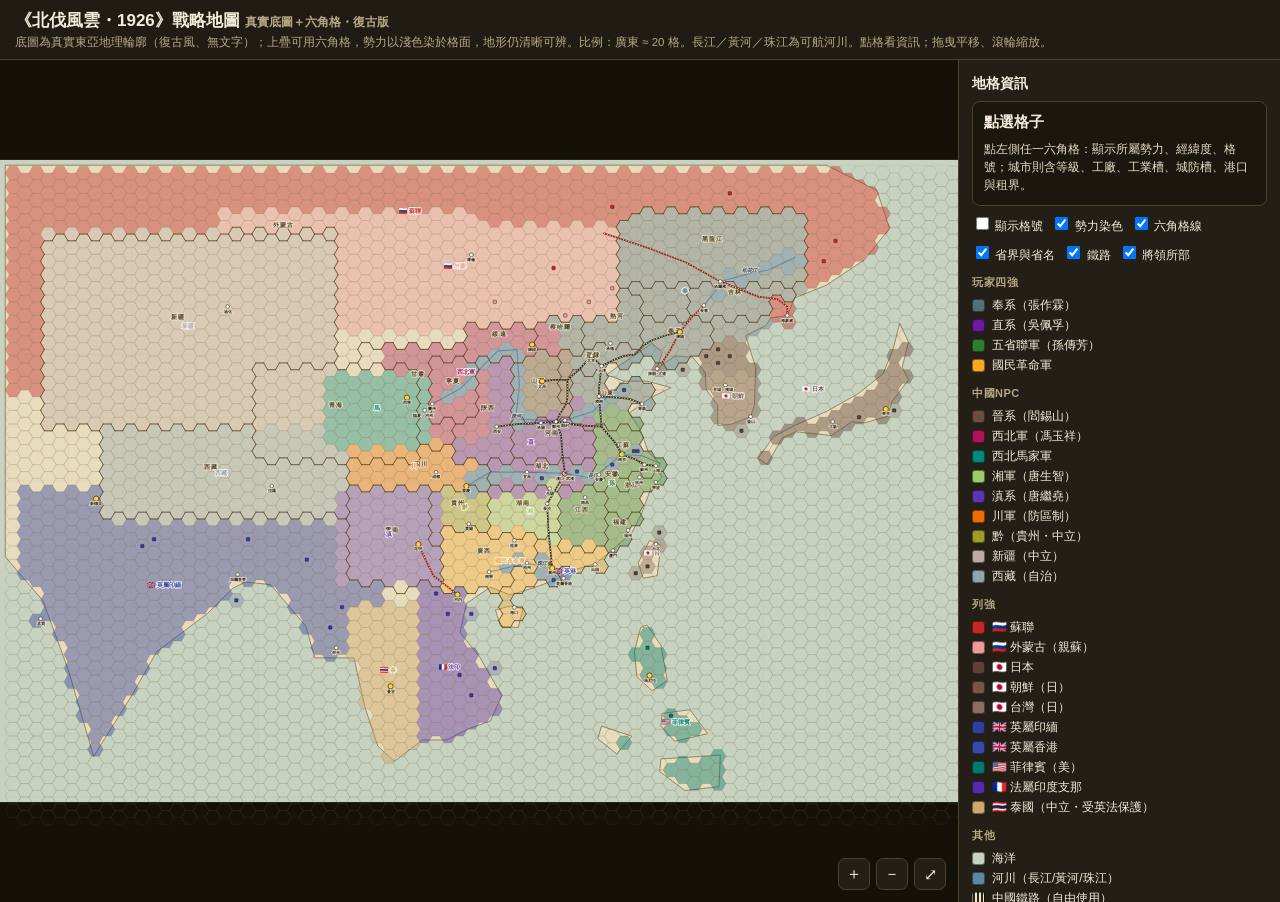
==== frontend/map_data.html @ e01bc451 "Expand playtest systems and map UI" ====
<!DOCTYPE html>
<html lang="zh-Hant">
<head>
<meta charset="UTF-8">
<meta name="viewport" content="width=device-width, initial-scale=1.0">
<title>《北伐風雲・1926》戰略地圖（真實底圖＋六角格）</title>
<style>
  :root{--bg:#1c1a12;--panel:#241f16;--ink:#f3ecdb;--muted:#b6a887;--line:#3a3320;}
  *{box-sizing:border-box;}
  body{margin:0;font-family:"Noto Sans TC","PingFang TC","Microsoft JhengHei",sans-serif;background:var(--bg);color:var(--ink);}
  header{padding:9px 15px;border-bottom:1px solid #4a4128;background:#211c13;}
  header h1{margin:0;font-size:17px;}
  header p{margin:3px 0 0;font-size:11.5px;color:var(--muted);}
  #wrap{display:flex;height:calc(100vh - 58px);}
  #mapzone{flex:1;position:relative;overflow:hidden;background:#141109;cursor:grab;}
  #mapzone.grabbing{cursor:grabbing;}
  svg{width:100%;height:100%;display:block;}
  .sea{fill:#c7d2c0;}
  .land{fill:#e7dcbe;stroke:#7c6a44;stroke-width:1.4;stroke-linejoin:round;}
  .grat{stroke:#9a875c;stroke-width:.4;opacity:.35;fill:none;}
  .river{fill:none;stroke:#5b86a6;stroke-width:2.1;stroke-linecap:round;opacity:.85;}
  .railbase{fill:none;stroke:#2b2113;stroke-width:3.2;stroke-linecap:round;opacity:.9;}
  .railtie{fill:none;stroke:#f0e6ce;stroke-width:1.9;stroke-dasharray:2 3.4;stroke-linecap:butt;opacity:.95;}
  .railname{font-size:9.5px;font-weight:700;fill:#2b2113;paint-order:stroke;stroke:#f0e6ce;stroke-width:2.6px;
            pointer-events:none;text-anchor:middle;letter-spacing:1px;}
  .railbase.fo{stroke:#8c1c13;}
  .railtie.foT{stroke:#ffd9d2;}
  .railname.foN{fill:#8c1c13;}
  .hex{stroke:#6b5c38;stroke-width:.5;stroke-opacity:.5;}
  .hex:hover{stroke:#000;stroke-width:1.8;stroke-opacity:1;}
  .rlabel{font-size:12px;font-weight:800;paint-order:stroke;stroke:#fff;stroke-width:3px;pointer-events:none;text-anchor:middle;opacity:.9;}
  .rivname{font-size:10px;font-weight:700;fill:#2b4a63;paint-order:stroke;stroke:#e7dcbe;stroke-width:2.5px;pointer-events:none;text-anchor:middle;font-style:italic;}
  .hnum{font-size:3px;fill:#00000055;pointer-events:none;text-anchor:middle;}
  .pbord{stroke:#4a2f10;stroke-width:1.5;opacity:.8;stroke-linecap:round;pointer-events:none;}
  .pname{font-size:11px;font-weight:800;fill:#3a2a10;paint-order:stroke;stroke:#f0e6ce;stroke-width:3px;
         pointer-events:none;text-anchor:middle;letter-spacing:2px;opacity:.85;}
  .city{fill:#fff;stroke:#3a2c12;stroke-width:1.1;}
  .capital{fill:#ffd23e;stroke:#3a2c12;stroke-width:1.4;}
  .cityname{font-size:8.5px;fill:#241a08;paint-order:stroke;stroke:#f3ecdb;stroke-width:2.2px;pointer-events:none;text-anchor:middle;font-weight:700;}
  #side{width:322px;background:var(--panel);border-left:1px solid #4a4128;overflow-y:auto;padding:13px;}
  #side h2{font-size:14px;margin:2px 0 8px;}
  #info{background:#1b160e;border:1px solid #4a4128;border-radius:8px;padding:11px;min-height:88px;font-size:13px;}
  #info .big{font-size:15px;font-weight:800;}
  #info .tag{display:inline-block;padding:1px 8px;border-radius:10px;font-size:11px;margin:5px 5px 0 0;color:#111;font-weight:700;}
  #info table{width:100%;border-collapse:collapse;margin-top:8px;font-size:12px;}
  #info td{padding:2px 4px;border-bottom:1px solid #342c18;}
  #info td.k{color:#b6a887;width:40%;}
  #info .gar{margin-top:8px;font-size:12px;color:#e7dcc4;line-height:1.5;white-space:pre-line;}
  .row{display:flex;align-items:center;gap:8px;margin:8px 0;font-size:12px;flex-wrap:wrap;}
  .legend h3{font-size:11px;color:var(--muted);margin:11px 0 5px;text-transform:uppercase;letter-spacing:.5px;}
  .lg{display:flex;align-items:center;gap:7px;font-size:12px;padding:1.5px 0;}
  .sw{width:13px;height:13px;border-radius:3px;border:1px solid #0007;flex:none;}
  .hint{font-size:11px;color:var(--muted);margin-top:10px;line-height:1.5;}
  .controls{position:absolute;right:12px;bottom:12px;display:flex;gap:6px;}
  .controls button{width:32px;height:32px;border-radius:7px;border:1px solid #4a4128;background:#241f16;color:#f3ecdb;font-size:16px;cursor:pointer;}
  .controls button:hover{background:#3a3320;}
  label.ck{font-size:12px;color:var(--ink);cursor:pointer;}
</style>
</head>
<body>
<header>
  <h1>《北伐風雲・1926》戰略地圖 <span style="font-size:12px;color:#b6a887">真實底圖＋六角格・復古版</span></h1>
  <p>底圖為真實東亞地理輪廓（復古風、無文字）；上疊可用六角格，勢力以淺色染於格面，地形仍清晰可辨。比例：廣東 ≈ 20 格。長江／黃河／珠江為可航河川。點格看資訊；拖曳平移、滾輪縮放。</p>
</header>
<div id="wrap">
  <div id="mapzone">
    <svg id="map"><g id="vp"></g></svg>
    <div class="controls"><button id="zin">＋</button><button id="zout">－</button><button id="zreset">⤢</button></div>
  </div>
  <div id="side">
    <h2>地格資訊</h2>
    <div id="info"><span class="big">點選格子</span><div class="gar">點左側任一六角格：顯示所屬勢力、經緯度、格號；城市則含等級、工廠、工業槽、城防槽、港口與租界。</div></div>
    <div class="row">
      <label class="ck"><input type="checkbox" id="tgnum"> 顯示格號</label>
      <label class="ck"><input type="checkbox" id="tgtint" checked> 勢力染色</label>
      <label class="ck"><input type="checkbox" id="tghex" checked> 六角格線</label>
      <label class="ck"><input type="checkbox" id="tgprov" checked> 省界與省名</label>
      <label class="ck"><input type="checkbox" id="tgrail" checked> 鐵路</label>
      <label class="ck"><input type="checkbox" id="tggen" checked> 將領所部</label>
    </div>
    <div class="legend" id="legend"></div>
    <div class="hint">城市資訊：等級(Lv1-5)、工廠數與各廠等級(Lv1-3)、剩餘工業槽、城防槽(港口可建砲台)、港口(海港可建海軍／河港只可建砲艇)、租界。取消勢力染色即見純復古底圖。</div>
  </div>
</div>
<script>
// ===== 投影（等距圓柱）=====
const LON0=70,LAT0=55,K=24;
function px(lon,lat){return [(lon-LON0)*K,(LAT0-lat)*K];}
function unpx(x,y){return [LON0+x/K, LAT0-y/K];}
const MAPW=(145-LON0)*K, MAPH=(LAT0-5)*K;
// ===== 勢力 =====
const R={
 F:{n:'奉系（張作霖）',g:'玩家',c:'#546e7a'}, W:{n:'直系（吳佩孚）',g:'玩家',c:'#6a1b9a'},
 S:{n:'五省聯軍（孫傳芳）',g:'玩家',c:'#2e7d32'}, N:{n:'國民革命軍',g:'玩家',c:'#f9a825'},
 Y:{n:'晉系（閻錫山）',g:'中國NPC',c:'#6d4c41'}, G:{n:'西北軍（馮玉祥）',g:'中國NPC',c:'#ad1457'},
 M:{n:'西北馬家軍',g:'中國NPC',c:'#00897b'}, H:{n:'湘軍（唐生智）',g:'中國NPC',c:'#9ccc65'},
 D:{n:'滇系（唐繼堯）',g:'中國NPC',c:'#5e35b1'}, C:{n:'川軍（防區制）',g:'中國NPC',c:'#ef6c00'},
 Q:{n:'黔（貴州・中立）',g:'中國NPC',c:'#9e9d24'}, x:{n:'新疆（中立）',g:'中國NPC',c:'#bcaaa4'},
 t:{n:'西藏（自治）',g:'中國NPC',c:'#90a4ae'},
 V:{n:'蘇聯',g:'列強',c:'#c62828',flag:'🇷🇺'}, O:{n:'外蒙古（親蘇）',g:'列強',c:'#ef9a9a',flag:'🇷🇺'},
 J:{n:'日本',g:'列強',c:'#5d4037',flag:'🇯🇵'}, K:{n:'朝鮮（日）',g:'列強',c:'#795548',flag:'🇯🇵'},
 T:{n:'台灣（日）',g:'列強',c:'#8d6e63',flag:'🇯🇵'}, B:{n:'英屬印緬',g:'列強',c:'#303f9f',flag:'🇬🇧'},
 b:{n:'英屬香港',g:'列強',c:'#3949ab',flag:'🇬🇧'}, P:{n:'菲律賓（美）',g:'列強',c:'#00796b',flag:'🇺🇸'},
 I:{n:'法屬印度支那',g:'列強',c:'#512da8',flag:'🇫🇷'}, TH:{n:'泰國（中立・受英法保護）',g:'列強',c:'#d0a86a',flag:'🇹🇭'},
};
const SHORT={F:'奉',W:'直',S:'孫',N:'國民革命軍',Y:'晉',G:'西北軍',M:'馬',H:'湘',D:'滇',C:'川',Q:'黔',x:'新疆',t:'西藏',V:'蘇聯',O:'外蒙',J:'日本',K:'朝鮮',T:'台',B:'英屬印緬',b:'英港',P:'菲律賓',I:'法印',TH:'泰'};
// ===== 真實輪廓（lon,lat）=====
const MAINLAND=[[70,55],[135,55],[139,53],[140,50],[138,47.5],[135,45.5],[132.5,44.5],[131.9,43.1],[130.6,42.9],[130.2,42.3],[128.6,41.5],[129.4,39],[129.3,36],[129,35.1],[127.5,34.5],[126.4,34.4],[126.4,36],[125.5,37.2],[125.4,38.6],[124.4,39.8],[123,39.9],[121.6,38.9],[122,40.2],[121.2,40.9],[120.9,40.7],[119.9,40.0],[119.0,39.4],[118.4,39],[117.6,38.4],[119,37.9],[120.8,37.9],[122.7,37.4],[121.1,36.6],[119.4,35.4],[120.3,34],[120.9,32.3],[121.8,31.4],[121.7,30.8],[122,30.3],[121.1,29.4],[120.4,27.5],[119.6,25.9],[118.1,24.6],[116.8,23.5],[114.5,22.8],[113.6,22.2],[112,21.6],[110.4,21.1],[109.9,21],[108.4,21.6],[106.5,20.3],[106,18],[107.6,16],[109.3,13],[108.4,11],[106.7,10.4],[104.9,9.5],[103,9.5],[100.8,7.8],[99.5,9],[98.5,12],[97.6,16],[94.5,16],[93.8,18.5],[91,21.8],[89,22],[88,21.5],[86,19.5],[82,16.5],[80,13],[77,8.2],[75,15],[73,20.5],[70,24]];
const ISLANDS=[
 [[140.8,42.5],[141.5,41],[141,39],[141.5,38],[140.2,36.3],[139.8,35.1],[138,34.6],[137,34.7],[135.4,33.6],[132.6,33.9],[131.5,33.4],[130.3,31.3],[129.6,31.8],[130.8,33.5],[132.5,34.4],[135,35.5],[137.5,36.9],[139.5,38.5],[140.3,40.5]], // 日本
 [[121,25.3],[121.9,24.9],[121.6,22.5],[120.5,22.3],[120.1,23.5],[120.7,24.7]], // 台灣
 [[110,20.1],[111,19.9],[110.6,18.4],[109.2,18.5],[108.8,19.8]], // 海南
 [[120.8,18.6],[121.9,17],[122.4,14.2],[121.2,13.4],[120,14.5],[119.8,16.5],[120.3,18.4]], // 呂宋
 [[122,11.6],[124.2,11.9],[125.6,10],[123,9.4],[121.9,10.6]], // 維薩亞斯
 [[121.9,8],[126.6,8.3],[126.5,5.8],[123.8,5.5],[121.8,7]],   // 民答那峨
 [[117.2,10.6],[119.6,9.8],[118.4,8.4],[116.9,9.6]],           // 巴拉望
];
// ===== 勢力範圍（lon/lat 矩形 [W,E,S,N]，先到先得）=====
const PROV=[
 ['b',[113.8,114.4,22.05,22.6]],
 ['T',[119.5,122.5,21.8,25.5]],
 ['M',[95,103.4,32.5,38.5]],
 ['Y',[110.4,114.5,35,40.3]],
 ['G',[100,108,33,40.5]],['G',[106,114,40,42.5]],
 ['N',[110,117.4,20.2,25.2]],['N',[104.3,112.1,21.5,26]],['N',[108,111.5,17.5,20.6]],
 ['W',[105.5,111.5,31.5,39.5]],['W',[110.5,116.7,31.3,36.6]],['W',[108,116.7,28.8,33.4]],
 ['S',[116,122.5,30.3,35.6]],['S',[114,120,28.8,34.6]],['S',[118,123.5,26.6,31.6]],['S',[113.5,118.6,24.6,30.3]],['S',[117.4,120.6,23.6,28.9]],
 ['H',[108.5,114.5,25,30.6]],
 ['Q',[104.5,110,25.9,29.5]],
 ['D',[96.5,106.5,21.8,29.5]],
 ['C',[97,110.5,28,34]],
 ['F',[114.5,123.2,33.8,38.6]],['F',[113,120,37.4,42.6]],['F',[118.8,135,38.8,54]],
 ['x',[73,96,34,49.7]],['t',[78,100,26.8,36.6]],
 ['K',[124.5,131,33.8,43.5]],['J',[129.5,146,30,46.5]],['P',[118.5,127,4,19.6]],
 ['TH',[97.5,102.6,6,20.5]],['I',[102.6,110,8,23.8]],['B',[71,99.6,6,29.4]],
 ['O',[87,123,41.5,53]],
 ['V',[70,146,49,55]],['V',[70,89,37,53]],['V',[126.5,146,42,53]],
];
// ===== 省份（1926 行政區；lon/lat 矩形，先到先得）=====
const PROVINCE=[
 ['寧夏',[104,107.5,35,39.5]],['熱河',[115.5,120,40.5,45]],['察哈爾',[112,116,40,45]],['綏遠',[106,112,39.5,43]],
 ['山東',[114.8,122.8,34.3,38.5]],['直隸',[113.5,120,36.5,41]],
 ['河南',[110.3,116.7,31.3,35.0]],['山西',[110.2,114.6,34.6,40.3]],['陝西',[105.5,111.3,31.7,39.6]],
 ['青海',[89.5,103,31.5,39.2]],['甘肅',[98,108.8,32.5,40.5]],
 ['湖北',[108.3,116.2,29.6,33.3]],['湖南',[108.7,114.3,25.8,30.2]],
 ['江蘇',[116.3,122,30.7,35.2]],['安徽',[114.8,119.7,29.4,34.7]],['浙江',[118,123,27.1,31.2]],
 ['福建',[117.4,120.5,23.5,28.4]],['江西',[113.5,118.5,24.4,30.1]],
 ['廣西',[104.4,112.1,23.0,26.4]],['廣西',[104.4,110.0,21.3,23.0]],
 ['廣東',[108.5,117.6,17.8,25.5]],
 ['貴州',[103.5,109.6,24.6,29.3]],['雲南',[97.5,106.2,21.1,29.3]],['四川',[97.3,110.2,26,34]],
 ['奉天',[119,125.5,38.7,43]],['吉林',[124,132,43,45.5]],['黑龍江',[117,135,45.5,54]],
 ['新疆',[73,96.5,34,49.5]],['西藏',[78,99,27,36.5]],['外蒙古',[87,116.5,41.5,52.5]],
];
function provOf(lon,lat){for(const[n,b]of PROVINCE)if(lon>=b[0]&&lon<=b[1]&&lat>=b[2]&&lat<=b[3])return n;return null;}
// ===== 地區（省份的上位分組；供跨省事件觸發判定）=====
const REGIONS={'滿州':['黑龍江','吉林','奉天']};
function regionOf(prov){for(const r in REGIONS)if(REGIONS[r].includes(prov))return r;return null;}
// ===== 河川（lon/lat polyline）=====
const RIVERS=[
 {name:'黃河',pts:[[103.8,36.1],[106,37.3],[109,40.3],[110.5,40.4],[110.7,37.6],[110.4,34.9],[112.5,34.8],[114.3,34.8],[116.5,35.5],[118,37],[119,37.9]]},
 {name:'長江',pts:[[106.5,29.6],[108.4,30.7],[111.3,30.7],[114.3,30.6],[116.5,30.2],[118.8,32.1],[120.4,32],[121.8,31.4]]},
 {name:'珠江',pts:[[108.3,22.8],[111.3,23.5],[112.5,23.2],[113.3,23.1],[113.6,22.4]]},
 {name:'松花江',pts:[[125.3,43.9],[126.2,45.0],[126.6,45.8],[128.9,46.4],[130.4,46.7],[132.5,47.7]]},
];
// ===== 鐵路（事件卡「沿線」判定用）=====
const RAILS=[
 // 列強鐵路（紅色）——需與該列強關係 ≥5 方可使用
 {name:'南滿鐵路',fo:1,pts:[[121.95,39.3],[122.6,40.3],[123.4,41.8],[124.4,43.0],[125.3,43.9]]},
 {name:'中東鐵路',fo:1,pts:[[117.4,49.6],[121.0,48.4],[123.9,47.3],[126.6,45.8],[129.6,44.6],[131.1,44.4],[131.9,43.8],[131.9,43.1]],end:'海參崴'},
 {name:'滇越鐵路',fo:1,pts:[[102.7,25.0],[103.3,23.7],[103.9,22.5],[104.8,21.8],[105.8,21.0]]},
 // 中國境內鐵路（黑色）——所有玩家可自由使用
 {name:'京奉鐵路',pts:[[116.4,39.9],[117.2,39.1],[118.2,39.6],[119.0,39.9],[119.8,40.0],[120.5,40.7],[121.1,41.1],[122.2,41.5],[123.4,41.8]]},
 {name:'京漢鐵路',pts:[[116.4,39.9],[115.5,38.9],[114.5,38.0],[114.5,37.1],[114.5,36.6],[114.4,36.1],[113.9,35.3],[113.6,34.7],[114.0,33.6],[114.1,32.1],[114.3,30.6]]},
 {name:'津浦鐵路',pts:[[117.2,39.1],[117.0,37.4],[117.0,36.7],[117.2,34.3],[118.3,33.0],[118.8,32.1]]},
 {name:'隴海鐵路',pts:[[108.9,34.3],[110.5,34.5],[112.4,34.6],[113.6,34.7],[115.5,34.4],[117.2,34.3]]},
 {name:'滬寧鐵路',pts:[[118.8,32.1],[119.9,31.7],[120.6,31.3],[121.5,31.2]]},
 {name:'膠濟鐵路',pts:[[117.0,36.7],[118.5,36.6],[119.4,36.5],[120.32,36.15]]},
 {name:'正太鐵路',pts:[[114.5,38.0],[113.5,38.0],[112.5,37.9]]},
 {name:'粵漢鐵路',pts:[[114.3,30.6],[113.6,29.4],[112.9,28.2],[113.0,26.0],[113.3,23.1]]},
];
// ===== 城市（lo,la 經緯度 + 經濟）=====
const CITIES=[
 {lo:123.4,la:41.8,name:'瀋陽',k:'F',lvl:5,facs:[3,2,1],port:'內陸',cap:1,note:'奉系首府 ★張作霖（領袖）｜瀋陽兵工廠（工業最高）\n駐軍：步×3 騎×1 機×2 砲×2'},
 {lo:126.6,la:45.8,name:'哈爾濱',k:'F',lvl:3,facs:[1],port:'河港',note:'松花江河港・北滿樞紐\n步×1 騎×1'},
 {lo:125.3,la:43.9,name:'長春',k:'F',lvl:2,facs:[1],port:'內陸',note:'南滿鐵路沿線\n騎×1'},
 {lo:121.6,la:38.9,name:'旅順·大連',k:'J',lvl:4,facs:[2],port:'海港',note:'🇯🇵 旅順・大連（日本領地）｜關東州＋南滿鐵路\n關東軍・滿洲混成旅 ×2（每旅 步×2 砲×1 騎×2；合計 步×4 砲×2 騎×4）｜砲艇×2 中隊'},
 {lo:116.4,la:39.9,name:'北京',k:'F',lvl:4,facs:[1],port:'內陸',note:'名義中央政府所在\n京畿衛戍：步×2 騎×1 機×1'},
 {lo:117.2,la:39.1,name:'天津',k:'F',lvl:4,facs:[2],port:'海港',conc:['🇬🇧','🇯🇵','🇫🇷'],note:'港口・租界城市\n步×1 機×1 砲×1｜渤海艦隊 驅逐艦×1 砲艇×1\n租界駐軍：英/日/法 各1營'},
 {lo:117,la:36.7,name:'濟南',k:'F',lvl:3,facs:[1],port:'河港',note:'黃河河港・山東（張宗昌轄）\n步×2 騎×1 機×1 砲×1｜白俄步兵營×1（§12.3）'},
 {lo:120.4,la:36.1,name:'青島',k:'F',lvl:3,facs:[1],port:'海港',note:'山東半島海港\n步×1 砲×1｜砲艇×1'},
 {lo:117.9,la:40.9,name:'承德',k:'F',lvl:2,facs:[],port:'內陸',note:'熱河\n步×1'},
 {lo:114.3,la:30.6,name:'漢口·武漢',k:'W',lvl:5,facs:[2,1],port:'河港',conc:['🇬🇧','🇯🇵'],cap:1,note:'直系首府 ★吳佩孚（領袖）｜長江河港・漢陽兵工廠\n駐軍：步×4 騎×1 機×1 砲×2｜長江砲艇×1｜漢口租界(英/日各1營)'},
 {lo:113.6,la:34.7,name:'鄭州',k:'W',lvl:3,facs:[1],port:'河港',note:'中原鐵路樞紐・黃河河港（靳雲鶚）\n步×3 騎×1 機×1 砲×1'},
 {lo:112.4,la:34.6,name:'洛陽',k:'W',lvl:2,facs:[],port:'河港',note:'古都・黃河中游河港\n步×1 騎×1'},
 {lo:108.9,la:34.3,name:'西安',k:'W',lvl:3,facs:[1],port:'內陸',note:'陝西方面\n步×2 騎×1 機×1 砲×1'},
 {lo:114.3,la:34.8,name:'開封',k:'W',lvl:2,facs:[],port:'河港',note:'黃河河港・河南省會\n步×1 機×1'},
 {lo:111.3,la:30.7,name:'宜昌',k:'W',lvl:2,facs:[],port:'河港',note:'長江河港・入川門戶\n步×1'},
 {lo:121.5,la:31.2,name:'上海',k:'S',lvl:5,facs:[3,2],port:'海港',dual:1,conc:['🇬🇧','🇯🇵','🇫🇷'],note:'最大港口・長江口・租界（海港兼河港）\n步×2 機×1 砲×1｜砲艇×1\n租界駐軍：英/日/法 各1營（含長江砲艇）'},
 {lo:118.8,la:32.1,name:'南京',k:'S',lvl:4,facs:[1],port:'河港',cap:1,note:'五省聯軍首府 ★孫傳芳（領袖）｜長江河港\n駐軍：步×2 騎×1 機×1 砲×1'},
 {lo:120.6,la:31.3,name:'蘇州',k:'S',lvl:3,facs:[1],port:'河港',note:'運河城市\n步×1 機×1'},
 {lo:120.2,la:30.3,name:'杭州',k:'S',lvl:3,facs:[1],port:'內陸',note:'浙江省會（錢塘江，內陸）\n步×1 騎×1'},
 {lo:121.5,la:29.9,name:'寧波',k:'S',lvl:3,facs:[1],port:'海港',note:'浙東海港\n步×1'},
 {lo:115.9,la:28.7,name:'南昌',k:'S',lvl:3,facs:[1],port:'河港',note:'江西省會・贛江\n步×1 騎×1 機×1'},
 {lo:119.3,la:26.1,name:'福州',k:'S',lvl:3,facs:[1],port:'海港',note:'福建省會・海港\n步×1 騎×1'},
 {lo:118.1,la:24.5,name:'廈門',k:'S',lvl:2,facs:[],port:'海港',conc:['🇬🇧'],note:'閩南海港・租界\n步×1 砲×1'},
 {lo:117,la:30.5,name:'安慶',k:'S',lvl:2,facs:[],port:'河港',note:'長江河港・安徽\n砲艇×1（無常駐陸軍）'},
 {lo:113.3,la:23.1,name:'廣州',k:'N',lvl:5,facs:[2,1],port:'河港',conc:['🇬🇧','🇫🇷'],cap:1,note:'國民革命軍首府 ★蔣介石＋汪精衛（雙首長）｜珠江河港\n駐軍：步×5 機×1 砲×1｜砲艇×1｜沙面租界(英/法各1營)'},
 {lo:111.3,la:23.5,name:'梧州',k:'N',lvl:2,facs:[],port:'河港',note:'西江河港（李宗仁）\n步×1 騎×1'},
 {lo:108.3,la:22.8,name:'南寧',k:'N',lvl:3,facs:[1],port:'河港',note:'廣西省會・邕江\n步×1 騎×1 機×1'},
 {lo:116.7,la:23.4,name:'汕頭',k:'N',lvl:3,facs:[1],port:'海港',conc:['🇬🇧'],note:'粵東海港・租界\n步×1 砲×1'},
 {lo:110.3,la:20,name:'海口',k:'N',lvl:2,facs:[],port:'海港',note:'海南島海港\n步×1'},
 {lo:110.3,la:25.3,name:'桂林',k:'N',lvl:2,facs:[],port:'內陸',note:'桂北\n步×1'},
 {lo:112.5,la:37.9,name:'太原',k:'Y',lvl:3,facs:[2],port:'內陸',cap:1,note:'晉系首府 ★閻錫山｜太原兵工廠（自給）\n全軍：步×5 騎×1 機×1 砲×1（共 8 營）'},
 {lo:111.7,la:40.8,name:'歸綏',k:'G',lvl:2,facs:[1],port:'內陸',cap:1,note:'西北軍首府 ★馮玉祥（正訪蘇，待五原誓師）\n駐軍：步×4 騎×2 機×1 砲×1｜大刀近戰隊'},
 {lo:103.8,la:36.1,name:'蘭州',k:'G',lvl:2,facs:[],port:'河港',note:'黃河河港・甘肅（西北軍）\n步×2'},
 {lo:101.8,la:36.6,name:'西寧',k:'M',lvl:2,facs:[],port:'內陸',cap:1,note:'馬家軍首府 ★馬麒\n回族騎兵×2 步×2（騎兵加成僅在馬家將領麾下）'},
 {lo:103.2,la:35.6,name:'臨夏（河州）',k:'M',lvl:2,facs:[],port:'內陸',note:'馬家軍回族核心地\n回族騎兵×1'},
 {lo:112.9,la:28.2,name:'長沙',k:'H',lvl:3,facs:[1],port:'內陸',note:'湘軍主城｜唐生智（將領，忠誠 7，可直接策反）｜北伐導火線\n步×3 機×1'},
 {lo:113.1,la:29.4,name:'岳陽',k:'H',lvl:1,facs:[],port:'河港',note:'長江/洞庭湖口\n步×2'},
 {lo:104.1,la:30.7,name:'成都',k:'C',lvl:4,facs:[1],port:'內陸',note:'川西 劉文輝\n步×3 機×1（防區制）'},
 {lo:106.5,la:29.6,name:'重慶',k:'C',lvl:4,facs:[2],port:'河港',cap:1,note:'川軍 劉湘（最大實力，將領級・可直接策反）｜長江河港\n步×4 騎×1 砲×1｜防區稅收豐'},
 {lo:102.7,la:25,name:'昆明',k:'D',lvl:3,facs:[1],port:'內陸',cap:1,note:'滇系首府 ★唐繼堯（末期・內部動盪）\n步×3（山地）｜滇越鐵路通法屬印支'},
 {lo:106.7,la:26.6,name:'貴陽',k:'Q',lvl:2,facs:[],port:'內陸',note:'貴州（中立地方部隊）\n步×2'},
 {lo:87.6,la:43.8,name:'迪化',k:'x',lvl:2,facs:[],port:'內陸',note:'新疆 楊增新（中立、遙遠）\n步×1'},
 {lo:91.1,la:29.6,name:'拉薩',k:'t',lvl:1,facs:[],port:'內陸',note:'西藏（自治，受英國影響）'},
 {lo:131.9,la:43.1,name:'海參崴',k:'V',lvl:3,facs:[1],port:'海港',note:'🇷🇺 蘇聯遠東\n駐軍：裝甲混成旅（坦2 步2 機1）｜太平洋艦隊分遣大隊（驅3 巡2）×2'},
 {lo:106.9,la:47.9,name:'庫倫',k:'O',garrK:'V',lvl:2,facs:[],port:'內陸',note:'🇷🇺 外蒙古（實質獨立・親蘇）｜地格屬外蒙、守軍為蘇聯直屬\n駐軍：步砲混成旅（砲2 步2 機1）'},
 {lo:127,la:37.6,name:'京城（漢城）',k:'K',lvl:3,facs:[1],port:'內陸',note:'🇯🇵 朝鮮軍司令部（森岡守成）\n步×2 機槍營×1'},
 {lo:129,la:35.1,name:'釜山',k:'K',lvl:3,facs:[1],port:'海港',note:'🇯🇵 朝鮮南端海港\n朝鮮軍・步砲混成旅（砲1 步2 機2）'},
 {lo:139.7,la:35.7,name:'東京',k:'J',lvl:5,facs:[3,2],port:'海港',cap:1,note:'🇯🇵 日本本土\n帝國海軍（全場最強）＋海軍航空隊｜駐華艦艇母港\n守軍：步兵營×1 機槍營×1'},
 {lo:135.5,la:34.7,name:'大阪',k:'J',lvl:4,facs:[2],port:'海港',note:'🇯🇵 工業重鎮\n海軍後勤｜守軍：步兵營×1 機槍營×1'},
 {lo:121.5,la:25,name:'台北',k:'T',lvl:3,facs:[1],port:'海港',note:'🇯🇵 台灣總督府\n台灣軍・步兵營×1'},
 {lo:96.2,la:16.8,name:'仰光',k:'B',lvl:3,facs:[1],port:'海港',note:'🇬🇧 英屬緬甸\n步×2 坦克×1 機槍營×1'},
 {lo:88.4,la:22.6,name:'加爾各答',k:'B',lvl:3,facs:[1],port:'海港',note:'🇬🇧 英屬印度\n守備：步砲混成旅（砲2 步2 機1）｜海軍'},
 {lo:121,la:14.6,name:'馬尼拉',k:'P',lvl:4,facs:[1],port:'海港',cap:1,note:'🇺🇸 美屬菲律賓（總督 倫納德·伍德）\n駐菲陸軍：步砲混成旅（砲1 步2 機2）＋霰彈槍營×3｜菲律賓艦隊（驅2 巡1 運1）'},
 {lo:105.8,la:21,name:'河內',k:'I',lvl:3,facs:[1],port:'海港',cap:1,note:'🇫🇷 法屬印度支那\n駐軍：步砲混成旅 ×2（每旅 砲2 步2 機1；合計 砲4 步4 機2）｜滇越鐵路（影響滇系）'},
 {lo:114.2,la:22.3,name:'英屬香港',k:'b',lvl:3,facs:[1],port:'海港',note:'🇬🇧 英屬香港\n守備：步砲混成旅（砲1 步2 機2）｜遠東艦隊（驅3 巡1）＋運兵船大隊'},
 {lo:72.8,la:19.1,name:'孟買',k:'B',lvl:4,facs:[2],port:'海港',note:'🇬🇧 英屬印度・孟買\n海港・棉紡工業重鎮｜守軍：步兵營×1 機槍營×1'},
 {lo:77.2,la:28.6,name:'新德里',k:'B',lvl:4,facs:[1],port:'內陸',cap:1,note:'🇬🇧 英屬印度・德里\n英印政治中樞｜守軍：步兵營×1 機槍營×1'},
 {lo:100.5,la:13.75,name:'曼谷',k:'TH',lvl:3,facs:[1],port:'海港',cap:1,note:'🇹🇭 泰國（暹羅）首都\n中立國・受英法保護（英法之間的緩衝國）'},
];
// ===== 駐軍（依格號 id；同格可多筆＝多國砲艇共停）=====
const GARR=[
 // 日本 🇯🇵
 {id:2751,o:'J',t:'驅逐艦×1 中隊'},
 
 {id:2894,o:'J',t:'朝鮮軍・步兵旅'},{id:2895,o:'J',t:'朝鮮軍・騎兵旅'},
 {id:2622,o:'J',t:'台灣軍・步砲混成旅（砲1 步2 機2）'},
 {id:2996,o:'J',t:'艦隊（驅2 巡2）＋運兵船大隊×1'},{id:3618,o:'J',t:'艦隊（驅3 巡1）＋運兵船大隊'},
 {id:2667,o:'J',t:'運兵船×1 中隊＋驅逐艦×2 中隊'},{id:2574,o:'J',t:'運兵船×1 中隊＋驅逐艦×2 中隊'},
 {id:2565,o:'J',t:'砲艇×1 中隊'},{id:2513,o:'J',t:'砲艇×1 中隊'},
 {id:2846,o:'J',t:'關東軍・步砲混成旅（砲2 步2 機1）'},{id:2942,o:'J',t:'朝鮮軍・步砲混成旅（砲2 步2 機1）'},{id:3475,o:'J',t:'第三師團（砲2 步1 騎1）'},








 // 英國 🇬🇧（在華砲艇與遠東艦隊歸英屬香港 b；印緬陸軍與印度洋艦隊歸 B）
 {id:2565,o:'b',t:'砲艇×1 中隊（與他國共停）'},{id:2327,o:'b',t:'砲艇×1 中隊'},{id:2470,o:'b',t:'砲艇×1 中隊'},
 {id:2183,o:'b',t:'砲艇×1 中隊'},{id:2239,o:'b',t:'砲艇×1 中隊'},
 {id:944,o:'B',t:'驅逐艦大隊×2＋巡洋艦大隊×1＋運兵船×2 中隊'},
 {id:1377,o:'B',t:'坦克營'},{id:1330,o:'B',t:'砲兵營＋步兵營'},
 {id:604,o:'B',t:'步砲混成旅（砲1 步2 機2）'},
 {id:556,o:'B',t:'裝甲混成旅×2（各 坦2 步2 機1）'},{id:1229,o:'B',t:'步砲混成旅（砲1 步2 機2）'},
 {id:988,o:'B',t:'裝甲混成旅（坦2 步2 機1）'},
 // 蘇聯 🇷🇺
 {id:1978,o:'O',t:'蒙古騎兵×2 營'},{id:2362,o:'O',t:'蒙古騎兵×2 營'},{id:2267,o:'O',t:'蒙古騎兵×2 營'},{id:2457,o:'O',t:'蒙古騎兵×2 營'},
 {id:2216,o:'V',t:'蘇蒙師團（坦2 步1 砲1）'},{id:3366,o:'V',t:'裝甲混成旅（坦2 步1 砲1 機1）'},
 {id:3319,o:'V',t:'蒙古騎兵旅'},
 {id:2451,o:'V',t:'北方混成旅（蒙古騎兵2 步2 機1）'},
 {id:2930,o:'V',t:'裝甲混成旅 ×2（每旅 坦2 步2 砲1；合計 坦4 步4 砲2）'},
 // 美國 🇺🇸
 {id:2628,o:'P',t:'步砲混成旅（砲2 步2 機1）'},{id:2729,o:'P',t:'步砲混成旅（砲2 步2 機1）'},
 // 法國 🇫🇷
 {id:1905,o:'I',t:'運兵船大隊＋驅逐艦大隊'},{id:2005,o:'I',t:'驅逐艦大隊'},
 {id:1760,o:'I',t:'步砲混成旅（砲2 步2 機1）'},{id:1911,o:'I',t:'步砲混成旅（砲2 步2 機1）'},
 {id:1809,o:'I',t:'精銳步兵旅（外籍兵團3 機2）'},{id:1862,o:'I',t:'精銳步砲旅（外籍兵團2 機2 砲1）'},
];
// ===== 將領所部（與人物操作板同步的最新軍力快照）=====
// t：所屬部隊；rank：領袖/將領/駐軍；idle=true 者無部隊（掛領袖身邊，技能不生效）
const GEN=[
 // 依各地格所載駐軍部署：將領分守各城為該城中軍；未派將領之城市駐軍以「(無將領部隊)」呈現。
 // 奉系 F
 {n:'張作霖',f:'F',rank:'領袖',id:2748},{n:'張學良',f:'F',rank:'將領',id:2366},{n:'楊宇霆',f:'F',rank:'將領',id:2842},
 {n:'張宗昌',f:'F',rank:'將領',id:2417},{n:'李景林',f:'F',rank:'將領',id:2415},{n:'褚玉璞',f:'F',rank:'將領',id:2610},
 // 直系 W
 {n:'吳佩孚',f:'W',rank:'領袖',id:2279},{n:'靳雲鶚',f:'W',rank:'將領',id:2227},{n:'寇英傑',f:'W',rank:'將領',id:2179},
 {n:'陳嘉謨',f:'W',rank:'將領',id:2135},{n:'劉玉春',f:'W',rank:'將領',id:1987},
 // 五省聯軍 S
 {n:'孫傳芳',f:'S',rank:'領袖',id:2518},{n:'盧香亭',f:'S',rank:'將領',id:2662},{n:'周蔭人',f:'S',rank:'將領',id:2523},
 {n:'楊震東',f:'S',rank:'將領',id:2567},{n:'孟昭月',f:'S',rank:'將領',id:2376},
 // 國民革命軍 N
 {n:'蔣介石',f:'N',rank:'軍事領袖',id:2238},{n:'汪精衛',f:'N',rank:'政治領袖',id:2238},{n:'李宗仁',f:'N',rank:'將領',id:2142},
 {n:'白崇禧',f:'N',rank:'將領',id:1998},{n:'何應欽',f:'N',rank:'將領',id:2430},{n:'薛岳',f:'N',rank:'將領',id:2092},{n:'陳濟棠',f:'N',rank:'將領',id:2097},
 // 晉系 Y（僅太原一城）
 {n:'閻錫山',f:'Y',rank:'領袖',id:2176},{n:'傅作義',f:'Y',rank:'將領',id:2176},{n:'商震',f:'Y',rank:'將領',id:2176},{n:'徐永昌',f:'Y',rank:'將領',id:2176},
 // 西北軍 G
 {n:'馮玉祥',f:'G',rank:'領袖',id:2126},{n:'鹿鍾麟',f:'G',rank:'將領',id:1746},{n:'宋哲元',f:'G',rank:'將領',id:2126},
 {n:'韓復榘',f:'G',rank:'將領',id:2126},{n:'吉鴻昌',f:'G',rank:'將領',id:2126},{n:'張之江',f:'G',rank:'將領',id:2126},
 // 馬家軍 M
 {n:'馬麒',f:'M',rank:'領袖',id:1601},{n:'馬福祥',f:'M',rank:'將領',id:1698},{n:'馬鴻賓',f:'M',rank:'將領',id:1698},{n:'馬麟',f:'M',rank:'將領',id:1601,idle:true},
 // 湘軍 H
 {n:'唐生智',f:'H',rank:'將領',id:2185},{n:'趙恒惕',f:'H',rank:'將領',id:2232},{n:'葉開鑫',f:'H',rank:'將領',id:2232},{n:'何鍵',f:'H',rank:'將領',id:2185},
 // 川軍 C
 {n:'劉湘',f:'C',rank:'將領',id:1848},{n:'劉文輝',f:'C',rank:'將領',id:1751},{n:'楊森',f:'C',rank:'將領',id:1848},{n:'鄧錫侯',f:'C',rank:'將領',id:1751},
 // 滇系 D
 {n:'唐繼堯',f:'D',rank:'領袖',id:1708},{n:'龍雲',f:'D',rank:'將領',id:1708},{n:'胡若愚',f:'D',rank:'將領',id:1708,idle:true},{n:'張汝驥',f:'D',rank:'將領',id:1708,idle:true},
 // 黔 Q
 {n:'黔軍地方部隊',f:'Q',rank:'駐軍',id:1898},
];
// ===== 幾何工具 =====
function pip(x,y,poly){let ins=false;for(let i=0,j=poly.length-1;i<poly.length;j=i++){const xi=poly[i][0],yi=poly[i][1],xj=poly[j][0],yj=poly[j][1];const hit=((yi>y)!==(yj>y))&&(x<(xj-xi)*(y-yi)/(yj-yi)+xi);if(hit)ins=!ins;}return ins;}
function isLand(lon,lat){if(pip(lon,lat,MAINLAND))return true;for(const is of ISLANDS)if(pip(lon,lat,is))return true;return false;}
function inBox(lon,lat,b){return lon>=b[0]&&lon<=b[1]&&lat>=b[2]&&lat<=b[3];}
function facOf(lon,lat){for(const[code,b]of PROV)if(inBox(lon,lat,b))return code;return null;}
// ===== 六角格（廣東≈20；以度定尺寸）=====
const sDeg=0.62, s=sDeg*K;                 // 六角半徑(px)：廣東≈20格
const HW=1.5*s, HH=Math.sqrt(3)*s;
const COLS=Math.ceil(MAPW/HW)+1, ROWS=Math.ceil(MAPH/HH)+1;
function hcx(c){return HW*c+s;}
function hcy(c,r){return HH*(r+((c&1)?0.5:0))+s;}
function hexPts(c,r){const X=hcx(c),Y=hcy(c,r);let p=[];for(let i=0;i<6;i++){const a=Math.PI/180*(60*i);p.push((X+s*Math.cos(a)).toFixed(1)+','+(Y+s*Math.sin(a)).toFixed(1));}return p.join(' ');}
function nbrs(c,r){const ev=(c%2===0);const dE=[[1,0],[1,-1],[0,-1],[-1,-1],[-1,0],[0,1]];const dO=[[1,1],[1,0],[0,-1],[-1,0],[-1,1],[0,1]];return (ev?dE:dO).map(d=>[c+d[0],r+d[1]]);}
// 佔領區覆寫（依格號 id = c*ROWS+r+1；沿用當前編號）
function override(c,r,f,lon,lat,land){
 const id=c*ROWS+r+1;
 if(id===2048) return 'N';                                           // 改國軍
 if(id===2286) return 'b';                                           // 香港歸英
 if(id===3039) return 'J';                                           // 日占
 if(id===2654||id===2703||id===2798||id===2845) return 'F';          // 奉系領土(遼東/鴨綠江)
 if(!land) return f;                                                 // 移除默認佔領海域：海上僅由實際海軍單位標示
 if(lon>=131.0&&lat>=42.5&&lat<=44.25) return 'V';                    // 濱海邊疆區（雙城子—海參崴，中東鐵路東端出海口）
 if(lon>=124.5&&lon<=128.5&&lat>=38.5&&lat<=41) return 'J';          // 鄰朝鮮之日占區
 if(f!=='J'&&c>=68&&r<=9) return 'V';                                // 東北蘇占(陸)
 if(f!=='J'){ if(r<=2&&c<=70) return 'V';                            // 以北蘇占(陸)
   const lr=3-(c-52)/17; if(c>=40&&c<=70&&r<=lr) return 'V'; }
 return f;
}
// 建格資料
const cells={}; // key->{c,r,lon,lat,land,fac}
for(let c=0;c<COLS;c++)for(let r=0;r<ROWS;r++){const X=hcx(c),Y=hcy(c,r);const[lon,lat]=unpx(X,Y);const land=isLand(lon,lat);let f=land?facOf(lon,lat):null;const ov=override(c,r,f,lon,lat,land);cells[c+','+r]={c,r,lon,lat,land,fac:ov,river:null,prov:land?provOf(lon,lat):null};}
// 駐軍索引（id→格；同格可多國）
const garrByKey={};
GARR.forEach(g=>{const c=Math.floor((g.id-1)/ROWS),r=(g.id-1)%ROWS;const key=c+','+r;g._c=c;g._r=r;(garrByKey[key]=garrByKey[key]||[]).push(g);});
// item4：2654、2703 強制為陸地
[2654,2703].forEach(id=>{const k=Math.floor((id-1)/ROWS)+','+((id-1)%ROWS);if(cells[k])cells[k].land=true;});
// item5：有砲艇駐紮、且目前顯示為陸地的河域格 → 改為水域（河川）
Object.keys(garrByKey).forEach(key=>{if(garrByKey[key].some(g=>g.t.indexOf('砲艇')>=0)){const cc=cells[key];if(cc.land){cc.land=false;cc.fac=null;cc.river='河川';}}});
// 城市→格
function cellAt(lon,lat){let best=null,bd=1e9;for(const key in cells){const cc=cells[key];const d=(cc.lon-lon)**2+(cc.lat-lat)**2;if(d<bd){bd=d;best=cc;}}return best;}
const cityCell={};
CITIES.forEach(ct=>{const cc=cellAt(ct.lo,ct.la);ct._key=cc.c+','+cc.r;cityCell[ct._key]=ct;if(!cc.land)cc.land=true;cc.fac=ct.k;cc.wfac=ct.k;});
// 河川→格（略過城市格）
const riverName={};
RIVERS.forEach(rv=>{for(let i=0;i<rv.pts.length-1;i++){const a=rv.pts[i],b=rv.pts[i+1];const steps=20;for(let s2=0;s2<=steps;s2++){const t=s2/steps;const lon=a[0]+(b[0]-a[0])*t,lat=a[1]+(b[1]-a[1])*t;const cc=cellAt(lon,lat);const key=cc.c+','+cc.r;if(cityCell[key])continue;cc.river=rv.name;riverName[key]=rv.name;}}});
// 鐵路→格（須排在城市與河川之後，方能判斷該格既有性質）
// 規則：① 城市格──完全不動，港口之水陸雙棲性質優先於路基
//       ② 河川格──保留水域性質，另記為「鐵路橋」（陸軍過橋不需架浮橋；橋可被砲擊摧毀）
//       ③ 純水格──強制為陸地（六角格 0.62° 遠粗於海岸線，沿海路段如京奉遼西走廊會誤判為海）
const railKeys={},bridgeKeys={};
RAILS.forEach(rl=>{for(let i=0;i<rl.pts.length-1;i++){const a=rl.pts[i],b=rl.pts[i+1];
 for(let s2=0;s2<=40;s2++){const t=s2/40;const lon=a[0]+(b[0]-a[0])*t,lat=a[1]+(b[1]-a[1])*t;
  const cc=cellAt(lon,lat);const key=cc.c+','+cc.r;
  const lst=railKeys[key]=railKeys[key]||[];if(!lst.includes(rl.name))lst.push(rl.name);
  if(cityCell[key])continue;                                    // ① 港口城市：維持原本水陸雙棲
  if(cc.river){bridgeKeys[key]=true;continue;}                  // ② 可航河川：保留水域，記為鐵路橋
  if(!cc.land){cc.land=true;cc.prov=cc.prov||provOf(cc.lon,cc.lat);   // ③ 純水域：補為陸地路基
   cc.fac=override(cc.c,cc.r,facOf(cc.lon,cc.lat),cc.lon,cc.lat,true);}}}});
// 省份正規化（須在所有「強制為陸地」的處理之後）
// (a) 城市／鐵路／手動補地的格子建表時尚為海，未取得省份 → 於此補算
// (b) 列強領土（香港、台灣、朝鮮、關東州、印緬、法印、菲、蘇、外蒙）不隸屬任何中國省份
Object.keys(cells).forEach(k=>{const cc=cells[k];
 if(cc.land&&!cc.prov)cc.prov=provOf(cc.lon,cc.lat);
 if(cc.fac&&R[cc.fac]&&R[cc.fac].g==='列強')cc.prov=null;});
// 手動指定為水域（渤海灣內側等海岸線粗糙處）
[2463,2464,2512].forEach(id=>{const k=Math.floor((id-1)/ROWS)+','+((id-1)%ROWS);const cc=cells[k];
 if(cc){cc.land=false;cc.fac=null;cc.river=null;cc.prov=null;}});
// ===== 繪製 =====
const NS='http://www.w3.org/2000/svg',vp=document.getElementById('vp');
document.getElementById('map').setAttribute('viewBox',`-10 -10 ${MAPW+20} ${MAPH+20}`);
// 海背景
const seaR=document.createElementNS(NS,'rect');seaR.setAttribute('x',-10);seaR.setAttribute('y',-10);seaR.setAttribute('width',MAPW+20);seaR.setAttribute('height',MAPH+20);seaR.setAttribute('class','sea');vp.appendChild(seaR);
// 陸地（真實輪廓）
function polyPath(pts){return 'M'+pts.map(p=>{const q=px(p[0],p[1]);return q[0].toFixed(1)+','+q[1].toFixed(1);}).join(' L')+' Z';}
const gLand=document.createElementNS(NS,'path');gLand.setAttribute('d',polyPath(MAINLAND));gLand.setAttribute('class','land');vp.appendChild(gLand);
ISLANDS.forEach(is=>{const p=document.createElementNS(NS,'path');p.setAttribute('d',polyPath(is));p.setAttribute('class','land');vp.appendChild(p);});
// 經緯格線
const gGrat=document.createElementNS(NS,'g');
for(let lon=70;lon<=145;lon+=5){const a=px(lon,55),b=px(lon,5);const l=document.createElementNS(NS,'line');l.setAttribute('x1',a[0]);l.setAttribute('y1',a[1]);l.setAttribute('x2',b[0]);l.setAttribute('y2',b[1]);l.setAttribute('class','grat');gGrat.appendChild(l);}
for(let lat=5;lat<=55;lat+=5){const a=px(70,lat),b=px(145,lat);const l=document.createElementNS(NS,'line');l.setAttribute('x1',a[0]);l.setAttribute('y1',a[1]);l.setAttribute('x2',b[0]);l.setAttribute('y2',b[1]);l.setAttribute('class','grat');gGrat.appendChild(l);}
vp.appendChild(gGrat);
// 河川線
RIVERS.forEach(rv=>{const p=document.createElementNS(NS,'path');p.setAttribute('d','M'+rv.pts.map(q=>{const t=px(q[0],q[1]);return t[0].toFixed(1)+','+t[1].toFixed(1);}).join(' L'));p.setAttribute('class','river');vp.appendChild(p);});
// 六角格
const gHex=document.createElementNS(NS,'g'),gNum=document.createElementNS(NS,'g');gNum.style.display='none';
let idx=0;const idOf={};
for(let c=0;c<COLS;c++)for(let r=0;r<ROWS;r++){const key=c+','+r,cc=cells[key];
 const poly=document.createElementNS(NS,'polygon');poly.setAttribute('points',hexPts(c,r));poly.setAttribute('class','hex');
 if(cc.river){poly.setAttribute('fill','#5b86a6');poly.setAttribute('fill-opacity','.5');}
 else if(cc.fac){poly.setAttribute('fill',R[cc.fac].c);poly.setAttribute('fill-opacity',cc.land?(R[cc.fac].g==='列強'?'.42':'.35'):'.26');}
 else if(garrByKey[key]){poly.setAttribute('fill',R[garrByKey[key][0].o].c);poly.setAttribute('fill-opacity','.2');}
 else {poly.setAttribute('fill','#000');poly.setAttribute('fill-opacity','0');}
 poly.dataset.key=key;gHex.appendChild(poly);
 idOf[key]=++idx;
 const tn=document.createElementNS(NS,'text');tn.setAttribute('class','hnum');tn.setAttribute('x',hcx(c));tn.setAttribute('y',hcy(c,r)+1.5);tn.textContent=idx;gNum.appendChild(tn);
}
vp.appendChild(gHex);
// ===== 省界線 =====
const gProv=document.createElementNS(NS,'g'),gPName=document.createElementNS(NS,'g');
function hexVerts(c,r){const X=hcx(c),Y=hcy(c,r),v=[];for(let i=0;i<6;i++){const a=Math.PI/180*(60*i);v.push([X+s*Math.cos(a),Y+s*Math.sin(a)]);}return v;}
for(let c=0;c<COLS;c++)for(let r=0;r<ROWS;r++){const cc=cells[c+','+r];if(!cc.prov)continue;
 const V=hexVerts(c,r);
 for(const[nc,nr]of nbrs(c,r)){const nb=cells[nc+','+nr];const np=nb?nb.prov:null;
  if(np===cc.prov)continue;                 // 同省不畫
  if(np&&np<cc.prov)continue;               // 每對邊界只畫一次
  const NX=hcx(nc),NY=hcy(nc,nr);
  const e=V.map((p,i)=>[i,(p[0]-NX)**2+(p[1]-NY)**2]).sort((a,b)=>a[1]-b[1]).slice(0,2).map(x=>V[x[0]]);
  const ln=document.createElementNS(NS,'line');
  ln.setAttribute('x1',e[0][0].toFixed(1));ln.setAttribute('y1',e[0][1].toFixed(1));
  ln.setAttribute('x2',e[1][0].toFixed(1));ln.setAttribute('y2',e[1][1].toFixed(1));
  ln.setAttribute('class','pbord');gProv.appendChild(ln);}}
// 省名標籤
const pAcc={};
for(const k in cells){const cc=cells[k];if(!cc.prov)continue;(pAcc[cc.prov]=pAcc[cc.prov]||[]).push([hcx(cc.c),hcy(cc.c,cc.r)]);}
for(const pn in pAcc){const a=pAcc[pn];let sx=0,sy=0;a.forEach(p=>{sx+=p[0];sy+=p[1];});
 const t=document.createElementNS(NS,'text');t.setAttribute('class','pname');
 t.setAttribute('x',(sx/a.length).toFixed(0));t.setAttribute('y',(sy/a.length-13).toFixed(0));t.textContent=pn;gPName.appendChild(t);}
vp.appendChild(gProv);vp.appendChild(gPName);vp.appendChild(gNum);
gHex.addEventListener('click',e=>{if(e.target.dataset&&e.target.dataset.key)select(e.target.dataset.key);});
// 區域標籤（勢力）
const acc={};for(const key in cells){const cc=cells[key];if(!cc.land||!cc.fac)continue;(acc[cc.fac]=acc[cc.fac]||[]).push([hcx(cc.c),hcy(cc.c,cc.r)]);}
for(const k in acc){const pts=acc[k];let sx=0,sy=0;pts.forEach(p=>{sx+=p[0];sy+=p[1];});const t=document.createElementNS(NS,'text');t.setAttribute('class','rlabel');t.setAttribute('fill',R[k].c);t.setAttribute('x',(sx/pts.length).toFixed(0));t.setAttribute('y',(sy/pts.length).toFixed(0));t.textContent=(R[k].flag?R[k].flag+' ':'')+SHORT[k];vp.appendChild(t);}
// ===== 鐵路線（黑底＋白色枕木虛線）=====
const gRail=document.createElementNS(NS,'g');
RAILS.forEach(rl=>{const d='M'+rl.pts.map(q=>{const t=px(q[0],q[1]);return t[0].toFixed(1)+','+t[1].toFixed(1);}).join(' L');
 const base=document.createElementNS(NS,'path');base.setAttribute('d',d);base.setAttribute('class',rl.fo?'railbase fo':'railbase');gRail.appendChild(base);
 const ties=document.createElementNS(NS,'path');ties.setAttribute('d',d);ties.setAttribute('class',rl.fo?'railtie foT':'railtie');gRail.appendChild(ties);
 // 路名不上圖（避免壓字），改為滑鼠移上顯示
 const tip=document.createElementNS(NS,'title');tip.textContent=rl.name+(rl.fo?'（列強鐵路・需關係 ≥5）':'');base.appendChild(tip);
 const tip2=document.createElementNS(NS,'title');tip2.textContent=tip.textContent;ties.appendChild(tip2);});
vp.appendChild(gRail);
// 河名
RIVERS.forEach(rv=>{const m=rv.pts[Math.floor(rv.pts.length/2)];const q=px(m[0],m[1]);const t=document.createElementNS(NS,'text');t.setAttribute('class','rivname');t.setAttribute('x',q[0]);t.setAttribute('y',q[1]-3);t.textContent=rv.name;vp.appendChild(t);});
// ===== 兵力點模型：整合 GARR 與 GEN =====
function id2key(id){return Math.floor((id-1)/ROWS)+','+((id-1)%ROWS);}
function unitIsWater(t){return /砲艇|驅逐|巡洋|運兵|艦隊|艦砲/.test(t)&&!/[步騎坦]/.test(t);}
let genByKey={};
function rebuildGenIndex(){genByKey={};GEN.forEach(g=>{if(g.hidden||g.dead)return;const c=Math.floor((g.id-1)/ROWS),r=(g.id-1)%ROWS;const key=c+','+r;g._c=c;g._r=r;(genByKey[key]=genByKey[key]||[]).push(g);});}
// 由城市地格資訊(note)逐字解析駐軍（嚴禁發明；原文寫多少就是多少）
// 只認可實際的「單位詞組」，避免把地名（如「旅順」的旅）誤判為部隊
const _unitRe=/(步[×兵]|騎[×兵]|機[×槍]|砲[×兵艇]|坦克|混成旅|步兵旅|騎兵旅|裝甲|師團|艦隊|驅逐艦|巡洋艦|運兵|白俄|霰彈|大刀|回族騎兵|步砲)/;
function cityGarrison(ct){const land=[],water=[],foreign=[];
 (ct.note||'').split('\n').forEach(line=>{line.split('｜').forEach(seg=>{
   let t=seg.trim();
   if(/(租界|沙面)/.test(t)&&/營/.test(t)){foreign.push(t.trim());return;}
   t=t.replace(/^(駐軍|守軍|守備|全軍|京畿衛戍)[:：]?/,'').trim();
   if(!t||!_unitRe.test(t))return;
   const isW=/(艦隊|驅逐艦|巡洋艦|運兵|砲艇)/.test(t)&&!/(步兵營|步×|步 ×|騎×|坦克|機槍營|步砲|裝甲|回族|大刀)/.test(t);
   (isW?water:land).push(t);
 });});
 return {land,water,foreign};}
// ===== 列強指揮歸屬（各將領統領全國在華部隊；中軍在其首府，其餘為分部）=====
const POW_HQ={'金文泰':2286,'伯德伍德':361,'武藤信義':2655,'森岡守成':2944,'安滿欽一':3475,'布留赫爾（加倫）':3180,'瓦倫':1856,'倫納德·伍德':2630};
const POW_FLAG={'金文泰':'🇬🇧','伯德伍德':'🇬🇧','武藤信義':'🇯🇵','森岡守成':'🇯🇵','安滿欽一':'🇯🇵','布留赫爾（加倫）':'🇷🇺','瓦倫':'🇫🇷','倫納德·伍德':'🇺🇸'};
function powCmd(o,t){
 if(o==='b')return '金文泰';
 if(o==='B')return '伯德伍德';
 if(o==='I')return '瓦倫';
 if(o==='P')return '倫納德·伍德';
 if(o==='O'){if(/蒙古騎兵/.test(t)&&!/蘇蒙/.test(t))return null;return '布留赫爾（加倫）';} // 外蒙蒙古騎兵＝外蒙自屬無將領
 if(o==='V'){if(/蒙古騎兵/.test(t)&&!/蘇蒙/.test(t))return null;return '布留赫爾（加倫）';}
 if(o==='J'){if(/關東軍/.test(t))return '武藤信義';if(/朝鮮軍/.test(t))return '森岡守成';if(/第三師團/.test(t))return '安滿欽一';return null;}
 return null;}
function cityPowCmd(ct){const id=idOf[ct._key];
 if(ct.k==='b')return '金文泰';
 if(ct.k==='B')return '伯德伍德';
 if(ct.k==='V'||ct.k==='O')return '布留赫爾（加倫）';
 if(ct.k==='P')return '倫納德·伍德';
 if(ct.k==='I')return '瓦倫';
 if(ct.k==='K')return '森岡守成';                 // 朝鮮（京城／釜山）＝朝鮮軍
 if(ct.k==='J'){if(id===2655)return '武藤信義';return null;} // 旅順＝關東軍；東京/大阪本土無專屬將領
 return null;}
const CONC={'英':{fac:'b',cmd:'金文泰',flag:'🇬🇧'},'日':{fac:'J',cmd:null,flag:'🇯🇵'},'法':{fac:'I',cmd:'瓦倫',flag:'🇫🇷'},'美':{fac:'P',cmd:'倫納德·伍德',flag:'🇺🇸'}};
function splitConc(seg){const n=(seg.match(/各\s*(\d+)\s*營/)||[,'1'])[1];const out=[];['英','日','法','美'].forEach(c=>{if(seg.indexOf(c)>=0)out.push({country:c,n:n});});return out;}
// ===== 中國將領分部（除中軍外兼轄之城；兵力取自該城地格，計入該將帥；中軍顯示為操作板總數扣除分部）=====
const GENDIV={'楊宇霆':[2889],'張學良':[2461],'靳雲鶚':[2275],'盧香亭':[2614],'楊震東':[2663],'周蔭人':[2476]};
const DIVCITY={};Object.keys(GENDIV).forEach(nm=>GENDIV[nm].forEach(id=>{DIVCITY[id2key(id)]=nm;}));
function _parseLand(str){const t={步:0,騎:0,機:0,砲:0},wr={};let src=str;const cj=/合計([^）]+)/.exec(str);if(cj)src=cj[1];
 let m;const re=/(白俄步兵營|白俄騎兵營|白俄機槍營|步兵營|機槍營|砲兵營|回族騎兵|外籍兵團|霰彈槍營|坦克|步|騎|機|砲|坦)\s*[×xX]?\s*(\d+)/g;
 while(m=re.exec(src)){const u=m[1],n=parseInt(m[2]);
  if(/白俄步/.test(u))wr['白俄步']=(wr['白俄步']||0)+n;else if(/白俄騎/.test(u))wr['白俄騎']=(wr['白俄騎']||0)+n;else if(/白俄機/.test(u))wr['白俄機']=(wr['白俄機']||0)+n;
  else if(u==='騎'||u==='回族騎兵')t['騎']+=n;else if(u==='機'||u==='機槍營')t['機']+=n;else if(u==='砲'||u==='砲兵營'||u==='坦'||u==='坦克')t['砲']+=n;else t['步']+=n;}
 return {t,wr};}
function _fmtLand(t,wr){let a=['步','騎','機','砲'].filter(u=>t[u]>0).map(u=>u+t[u]);if(wr)Object.keys(wr).forEach(u=>{if(wr[u]>0)a.push(u+wr[u]);});return a.length?a.join(' '):'（無部隊・掛帥）';}
function divSubUnits(nm){const t={步:0,騎:0,機:0,砲:0},wr={};(GENDIV[nm]||[]).forEach(id=>{const ct=cityCell[id2key(id)];if(!ct)return;cityGarrison(ct).land.forEach(seg=>{const pr=_parseLand(seg);['步','騎','機','砲'].forEach(u=>t[u]+=pr.t[u]);Object.keys(pr.wr).forEach(u=>wr[u]=(wr[u]||0)+pr.wr[u]);});});return{t,wr};}
function garrisonAt(key){const land=[],water=[];const ct=cityCell[key];
 if(ct){const g=cityGarrison(ct);const pc=cityPowCmd(ct);
  if(pc){const hq=POW_HQ[pc]===idOf[key];const gK=ct.garrK||ct.k; // garrK：守軍所屬可與地格所屬分離（如庫倫地屬外蒙、守軍蘇聯）
   if(g.land.length)land.push({fac:gK,name:pc,pow:true,flag:POW_FLAG[pc],hq:hq,pdiv:!hq,troops:g.land.join(' ｜ ')});
   g.water.forEach(seg=>water.push({fac:gK,name:pc,pow:true,flag:POW_FLAG[pc],hq:false,pdiv:true,troops:seg}));
  } else {
   if(typeof DIVCITY!=='undefined'&&DIVCITY[key]){const nm=DIVCITY[key];const gm=GEN.find(x=>x.n===nm&&!x.dead);const own=gm?(gm.own||gm.f):(cells[key].fac||ct.k);g.land.forEach(seg=>land.push({fac:own,name:nm,rank:'將領',cn:true,hq:false,pdiv:true,troops:seg}));}
   else{
   const cmds=(genByKey[key]||[]).filter(x=>!x.dead);
   // 有將領駐守：每位將領所轄兵力嚴格以操作板數值（liveSync 寫入 g.t）為準；無板值(標準版)時退回地格
   const bt=x=>(x.t&&x.t.trim()&&x.t.indexOf('無部隊')<0)?x.t:null;
   const withT=cmds.filter(bt);
   if(withT.length){withT.forEach(x=>{let _tr=bt(x);if(typeof GENDIV!=='undefined'&&GENDIV[x.n]){const _s=divSubUnits(x.n),_o=_parseLand(_tr);['步','騎','機','砲'].forEach(u=>_o.t[u]-=_s.t[u]);Object.keys(_s.wr).forEach(u=>_o.wr[u]=(_o.wr[u]||0)-_s.wr[u]);_tr=_fmtLand(_o.t,_o.wr);}land.push({fac:x.own||x.f,name:x.n,rank:x.rank,cn:true,hq:true,troops:_tr});});
     cmds.forEach(x=>{if(!bt(x))land.push({fac:x.own||x.f,name:x.n,rank:x.rank,cn:true,idle:true,troops:'（無部隊・掛帥）'});});}
   else if(cmds.length&&g.land.length){const lead=cmds.find(x=>String(x.rank).includes('領袖'))||cmds[0];
     land.push({fac:lead.own||lead.f,name:lead.n,rank:lead.rank,cn:true,hq:true,troops:g.land.join(' ｜ ')});}
   else if(g.land.length){g.land.forEach(seg=>land.push({fac:(cells[key].fac||ct.k),name:'(無將領部隊)',scattered:true,troops:seg}));}
   else if(cmds.length){cmds.forEach(x=>land.push({fac:x.own||x.f,name:x.n,rank:x.rank,cn:true,idle:true,troops:'（無部隊・掛帥）'}));}
   }
   g.water.forEach(seg=>water.push({fac:(cells[key].wfac!=null?cells[key].wfac:(cells[key].fac||ct.k)),name:null,troops:seg}));
  }
  (g.foreign||[]).forEach(seg=>{splitConc(seg).forEach(c=>{const info=CONC[c.country];let cmd=info.cmd;if(c.country==='法'&&idOf[key]!==2238)cmd=null;land.push({fac:info.fac,conc:true,flag:info.flag,name:cmd,pow:!!cmd,pdiv:!!cmd,scattered:!cmd,troops:(cmd?'':'')+c.country+' 租界駐軍 步兵營×'+c.n});});});
  return {land,water};}
 // 非城市格：玩家/NPC GEN + 列強野戰 GARR（歸屬其將領為分部）
 (genByKey[key]||[]).forEach(g=>{const own=g.own||g.f;const tr=g.idle?'（無部隊・掛帥）':(g.t||'');const e={fac:own,name:g.n,rank:g.rank,hq:String(g.rank).includes('領袖'),troops:tr};(unitIsWater(tr)?water:land).push(e);});
 (garrByKey[key]||[]).forEach(u=>{const pc=powCmd(u.o,u.t);const e=pc?{fac:u.o,name:pc,pow:true,flag:POW_FLAG[pc],hq:POW_HQ[pc]===u.id,pdiv:POW_HQ[pc]!==u.id,troops:u.t}:{fac:u.o,name:null,scattered:true,troops:u.t};(unitIsWater(u.t)?water:land).push(e);});
 return {land,water};}
function garrFacs(key){const g=garrisonAt(key);const s=new Set();g.land.concat(g.water).forEach(e=>s.add(e.fac));return[...s];}
// 城市（點選走 select，取得地格資訊＋駐軍按鈕）
CITIES.forEach(ct=>{const q=px(ct.lo,ct.la);const X=q[0],Y=q[1];const g=document.createElementNS(NS,'g');g.style.cursor='pointer';g.addEventListener('click',()=>select(ct._key));
 const dot=document.createElementNS(NS,'circle');dot.setAttribute('cx',X);dot.setAttribute('cy',Y);dot.setAttribute('r',ct.cap?5:3.5);dot.setAttribute('class',ct.cap?'capital':'city');g.appendChild(dot);
 const nm=document.createElementNS(NS,'text');nm.setAttribute('class','cityname');nm.setAttribute('x',X);nm.setAttribute('y',Y+12);nm.textContent=ct.name;g.appendChild(nm);vp.appendChild(g);});
// 首都 ★（動態：隨遷都自動移動）
const HISTCAP={F:2748,W:2279,S:2518,N:2238};
function capitalKeyOf(fac){const hist=HISTCAP[fac];if(hist){const hk=id2key(hist);if(cells[hk]&&cells[hk].fac===fac)return hk;}
 let best=[],bv=-1;CITIES.forEach(ct=>{const k=ct._key;const cc=cells[k];if(!cc||cc.fac!==fac)return;const v=(4+ct.lvl)+(ct.facs?ct.facs.reduce((a,l)=>a+(2+l),0):0);if(v>bv){bv=v;best=[k];}else if(v===bv)best.push(k);});
 return best.length?best[Math.floor(Math.random()*best.length)]:(hist?id2key(hist):null);}
const gCap=document.createElementNS(NS,'g');
function buildCapitals(){while(gCap.firstChild)gCap.removeChild(gCap.firstChild);['F','W','S','N'].forEach(fac=>{const k=capitalKeyOf(fac);if(!k||!cells[k])return;const c=+k.split(',')[0],r=+k.split(',')[1];const X=hcx(c),Y=hcy(c,r);
 const t=document.createElementNS(NS,'text');t.setAttribute('x',X);t.setAttribute('y',Y-6.2);t.setAttribute('text-anchor','middle');t.setAttribute('font-size','11');t.setAttribute('fill',R[fac].c);t.setAttribute('stroke','#fff');t.setAttribute('stroke-width','.7');t.setAttribute('paint-order','stroke');t.setAttribute('pointer-events','none');t.textContent='★';gCap.appendChild(t);});}
// 統一兵力點（方塊）：城市格不另標；同格多勢力並排
const gGarr=document.createElementNS(NS,'g');
function _forceFacs(key){var st=(typeof FORCE!=='undefined'&&FORCE&&FORCE[key])||[],seen={},out=[];st.forEach(function(x){if(x.units&&x.units.length&&!seen[x.fac]){seen[x.fac]=1;out.push(x.fac);}});return out;}
function buildGarrMarkers(){rebuildGenIndex();
 var useForce=(typeof FORCE!=='undefined'&&FORCE&&typeof seedForce==='function');if(useForce)seedForce();
 while(gGarr.firstChild)gGarr.removeChild(gGarr.firstChild);
 const keys=useForce?Object.keys(FORCE):[...new Set([...Object.keys(garrByKey),...Object.keys(genByKey)])];
 keys.forEach(key=>{if(cityCell[key])return;const facs=useForce?_forceFacs(key):garrFacs(key);if(!facs.length)return;
  const c=+key.split(',')[0],r=+key.split(',')[1];const X=hcx(c),Y=hcy(c,r);
  facs.forEach((fac,i)=>{const off=(i-(facs.length-1)/2)*7;const rc=document.createElementNS(NS,'rect');
   rc.setAttribute('x',(X+off-3.2).toFixed(1));rc.setAttribute('y',(Y-3.2).toFixed(1));rc.setAttribute('width',6.4);rc.setAttribute('height',6.4);rc.setAttribute('rx',1.2);
   rc.setAttribute('fill',R[fac]?R[fac].c:'#333');rc.setAttribute('stroke','#111');rc.setAttribute('stroke-width','.8');rc.style.cursor='pointer';
   rc.addEventListener('click',ev=>{ev.stopPropagation();showGarrison(key);});gGarr.appendChild(rc);});});}
buildGarrMarkers();vp.appendChild(gGarr);buildCapitals();vp.appendChild(gCap);
window.__buildGen=function(){if(typeof syncNewGens==='function')syncNewGens();buildGarrMarkers();buildCapitals();};
// ===== 資訊 =====
const info=document.getElementById('info');
function slots(lvl){return 2+Math.floor((lvl-1)/2);}
function garrColHTML(title,list,split){
 let h='<div style="'+(split?'display:inline-block;vertical-align:top;width:48%;margin-right:2%':'')+'"><div style="font-weight:700;color:#b6a887;font-size:12px;margin:5px 0 3px">'+title+'</div>';
 if(!list.length){h+='<div class="gar" style="color:#8a7d5c;margin:0">—</div>';}
 else{const byF={};list.forEach(e=>{(byF[e.fac]=byF[e.fac]||[]).push(e);});
  Object.keys(byF).forEach(fac=>{const rg=R[fac];h+='<div style="margin:4px 0"><span class="tag" style="background:'+(rg?rg.c:'#333')+'">'+(rg&&rg.flag?rg.flag+' ':'')+(rg?rg.n:fac)+'</span>';
   byF[fac].forEach(e=>{let row;
     if(e.pow){const isHK=e.name==='金文泰'&&e.hq;
       row=(e.flag||'')+' <b>'+e.name+'</b>'+(e.hq?(isHK?' <span style="color:#ffd23e">★中軍（香港陸軍）</span>':' <span style="color:#ffd23e">★中軍</span>'):' <span style="color:#7fb0e8">（分部）</span>')+'：'+e.troops;}
     else if(e.scattered){row='▫ <b>(無將領部隊)</b>：'+e.troops+' <span style="color:#8a7d5c">（無中軍）</span>';}
     else if(e.foreign&&!e.name){row='🏛 '+e.troops;}
     else if(e.cn){row='👤 <b>'+e.name+'</b>'+(e.rank?'（'+e.rank+'）':'')+(e.hq?' <span style="color:#ffd23e">★中軍</span>':' <span style="color:#7fb0e8">（分部）</span>')+'：'+e.troops;}
     else if(e.name){row='👤 <b>'+e.name+'</b>'+(e.rank?'（'+e.rank+'）':'')+(e.hq?' <span style="color:#ffd23e">★中軍</span>':' <span style="color:#7fb0e8">（分部）</span>')+'：'+e.troops;}
     else{row='▫ '+e.troops+' <span style="color:#8a7d5c">（無指揮官）</span>';}
     h+='<div style="font-size:11.5px;padding:2px 0 2px 6px;line-height:1.4">'+row+'</div>';});
   h+='</div>';});}
 return h+'</div>';}
// ===== 收編／處決 判定（§7.1a/§7.3/§7.4/§7.5/§10.6/§2.3b/§7.6）=====
const CH_SET=['F','W','S','N','Y','G','M','H','C','D','Q'];
const N_LEADERS=['蔣介石','汪精衛'];
const N_SCOPE={'蔣介石':['何應欽','白崇禧','李宗仁'],'汪精衛':[]};
const MAP2NPCK={Y:'jin',G:'feng',M:'ma',H:'xiang',C:'chuan',D:'dian',Q:'qian'};
const POW2REL={J:'日',K:'日',T:'日',V:'蘇',O:'蘇',b:'英',B:'英',P:'美',I:'法'};
function relOf(landFac,guo){if(typeof ST==='undefined')return null;if(['F','W','S','N'].includes(landFac))return ST[landFac]?ST[landFac].rel[guo]:null;const nk=MAP2NPCK[landFac];if(typeof NPCREL!=='undefined'&&nk&&NPCREL[nk])return NPCREL[nk][guo];return null;}
function waterHostile(landFac,shipFac){if(CH_SET.includes(shipFac))return shipFac!==landFac;const guo=POW2REL[shipFac];if(!guo)return false;const r=relOf(landFac,guo);return (typeof r==='number')&&r<=-10;}
function genByName(nm){return GEN.find(x=>x.n===nm&&!x.dead);}
function repaintFacs(){if(typeof gHex==='undefined')return;gHex.querySelectorAll('polygon').forEach(poly=>{const cc=cells[poly.dataset.key];if(!cc||!cc.fac)return;poly.setAttribute('fill',R[cc.fac]?R[cc.fac].c:'#333');poly.setAttribute('fill-opacity',cc.land?(R[cc.fac]&&R[cc.fac].g==='列強'?'.42':'.35'):'.26');});}
function mergeFaction(old,nf){GEN.forEach(x=>{if((x.own||x.f)===old){x.own=nf;if(String(x.rank).includes('領袖'))x.rank='將領';}});for(const k in cells){if(cells[k].fac===old)cells[k].fac=nf;if(cells[k].wfac===old)cells[k].wfac=nf;}}
function flipGenLand(g,nf,old){(GENDIV[g.n]||[]).forEach(id=>{const k=id2key(id);if(cells[k])cells[k].fac=nf;});const hk=id2key(g.id);const cc=cells[hk];if(!cc)return;const others=(genByKey[hk]||[]).filter(x=>!x.dead&&x!==g&&(x.own||x.f)===old);if(!others.length)cc.fac=nf;}
function transferGen(key,gi,nf){const list=genByKey[key];if(!list)return false;const g=list[gi];if(!g)return false;const old=g.own||g.f;if(nf===old||!R[nf])return false;
  const isLead=String(g.rank).includes('領袖');
  if(isLead&&old==='N'&&N_LEADERS.includes(g.n)){
    const other=N_LEADERS.find(n=>n!==g.n);const og=genByName(other);const otherGone=!og||(og.own||og.f)!=='N';
    if(otherGone){if(!confirm('招降國軍'+g.n+'？此為第二位首長，全陣營（含粵軍與所有領土）將併入 '+R[nf].n+'。'))return false;mergeFaction('N',nf);}
    else{const scope=[g.n].concat(N_SCOPE[g.n]||[]);if(!confirm('招降國軍'+g.n+'？'+(N_SCOPE[g.n]&&N_SCOPE[g.n].length?'其體系（'+N_SCOPE[g.n].join('、')+'）隨之轉移；':'')+'粵軍與'+other+'仍留國軍（§10.6）。'))return false;
      scope.forEach(nm=>{const gg=genByName(nm);if(gg&&(gg.own||gg.f)==='N'){gg.own=nf;if(String(gg.rank).includes('領袖'))gg.rank='將領';flipGenLand(gg,nf,'N');}});}
  } else if(isLead){
    if(!confirm('招降領袖 '+g.n+'？其未被收編之將領與'+(R[old]?R[old].n:old)+'全部領土併入 '+R[nf].n+'（原勢力消失）；本人降為將領（§7.4/§7.5）。'))return false;mergeFaction(old,nf);
  } else {
    if(!confirm('轉移 '+g.n+' 至 '+R[nf].n+'？其所屬陸面部隊（中軍＋分部）隨之易主；港口水面艦艇不隨陸將轉移（§2.3b）。'))return false;g.own=nf;flipGenLand(g,nf,old);
  }
  repaintFacs();return true;}
function zeroLoyalty(fac,leaderName){if(typeof ST==='undefined')return;let names=null;if(fac==='N'&&N_LEADERS.includes(leaderName))names=[leaderName].concat(N_SCOPE[leaderName]||[]);
  const grp=['F','W','S','N'].includes(fac)?ST[fac]:(typeof NPC!=='undefined'?NPC[MAP2NPCK[fac]]:null);if(!grp)return;
  grp.people.forEach(p=>{if(typeof p.loy==='number'&&(!names||names.includes(p.n)))p.loy=0;});if(typeof render==='function')render();}
function executeGen(key,gi){const list=genByKey[key];if(!list)return false;const g=list[gi];if(!g)return false;const isLead=String(g.rank).includes('領袖');const fac=g.own||g.f;
  let msg='處決 '+g.n+'？永久除名（§7.6）。';
  if(isLead&&fac==='N'&&N_LEADERS.includes(g.n))msg='處決國軍'+g.n+'？依 §10.6，僅其體系（'+[g.n].concat(N_SCOPE[g.n]||[]).join('、')+'）將領忠誠歸零永不恢復；另一首長與粵軍不受影響。';
  else if(isLead)msg='處決領袖 '+g.n+'？依 §7.6，'+(R[fac]?R[fac].n:fac)+' 全體將領忠誠歸零且永不恢復（玩家不立即落敗）。';
  if(!confirm(msg))return false;g.dead=true;if(isLead)zeroLoyalty(fac,g.n);return true;}
window.__transferGen=transferGen;window.__executeGen=executeGen;
// ===== Phase 1：兵力方塊模型（營/中隊為原子單位，自動編制 旅=5營／師=4旅／軍=4師）=====
const UCOL={'步':'#5f7d3a','騎':'#b5843a','機':'#3f6f7d','砲':'#8b4141','坦':'#54547a','霰':'#8b6a2a','刀':'#7a4326','白步':'#7a5a8a','白騎':'#8a6a4a','白機':'#5a6a8a','艇':'#3a6a8b','驅':'#2f5f82','巡':'#244a6a','運':'#4a7a64','蒙騎':'#9a6a3a','回騎':'#b58a2a','外兵':'#5a8a6a'};
function _unitInjectCSS(){if(typeof document==='undefined'||document.getElementById('unitcss'))return;document.head.insertAdjacentHTML('beforeend','<style id="unitcss">.ustack{border:1px solid #5a4a2a;border-radius:8px;margin:6px 0;background:#1b160e}.ustack.sel{box-shadow:0 0 0 2px #ffd23e}.uhead{padding:4px 8px;font-size:12px;cursor:pointer;display:flex;align-items:center;gap:6px;border-bottom:1px solid #33291a}.ubody{padding:6px;display:flex;flex-wrap:wrap;gap:5px;align-items:flex-start}.ubox{border:1px dashed #6a5a33;border-radius:6px;padding:4px;display:flex;flex-wrap:wrap;gap:3px;cursor:pointer;align-content:flex-start;background:#00000022}.ubox>.ulabel{width:100%;font-size:9px;color:#b6a887;letter-spacing:1px;margin-bottom:1px;text-align:center}.uchip{width:26px;height:22px;border-radius:4px;display:flex;align-items:center;justify-content:center;font-size:10.5px;font-weight:700;color:#fff;cursor:pointer;border:2px solid #0004;user-select:none}.uchip.on{border-color:#ffd23e;box-shadow:0 0 5px #ffd23e}</style>');}
function atomize(str){var land=[],water=[];
 function typ(w){if(/白俄步/.test(w))return '白步';if(/白俄騎/.test(w))return '白騎';if(/白俄機/.test(w))return '白機';if(/驅逐|驅/.test(w))return '驅';if(/巡洋|巡/.test(w))return '巡';if(/運兵|運/.test(w))return '運';if(/砲艇|艇/.test(w))return '艇';if(/坦克|坦|裝甲/.test(w))return '坦';if(/外籍/.test(w))return '外兵';if(/蒙古騎/.test(w))return '蒙騎';if(/回族騎/.test(w))return '回騎';if(/機槍|機/.test(w))return '機';if(/砲兵|砲/.test(w))return '砲';if(/騎/.test(w))return '騎';if(/霰彈/.test(w))return '霰';if(/大刀/.test(w))return '刀';return '步';}
 function push(t,n){var a=(t==='驅'||t==='巡'||t==='運'||t==='艇')?water:land;for(var i=0;i<n;i++)a.push(t);}
 var TOK='白俄步兵營|白俄騎兵營|白俄機槍營|白俄步|白俄騎|白俄機|蒙古騎兵|回族騎兵|外籍兵團|步兵營|步兵|步|騎兵|騎|機槍營|機槍|機|砲兵營|砲兵|砲艇|砲|坦克|坦|霰彈槍營|大刀|驅逐艦|驅|巡洋艦|巡|運兵船|運|艇';
 str.split(/[＋+、]/).forEach(function(chunk){
  chunk=chunk.replace(/^[^：:（]*[：:]/,'').replace(/^[^・（]*・/,'').trim();if(!chunk)return;
  var cj=/合計([^）]*)/.exec(chunk);
  var pm=/^(.*?)（([^）]*)）\s*[×xX]?\s*(\d+)?/.exec(chunk);
  if(pm&&/(旅|師團|師|艦隊|大隊)\s*[×xX]?\s*\d*\s*$/.test(pm[1])){
   var name=pm[1],mult=pm[3]?+pm[3]:1;var nx=/[×xX]\s*(\d+)\s*$/.exec(name);if(nx){mult*=+nx[1];name=name.replace(/[×xX]\s*\d+\s*$/,'');}
   var inner,sub;if(cj){inner=cj[1];mult=1;sub=1;}else{inner=pm[2];sub=/艦隊$/.test(name)?5:(/大隊$/.test(name)?1:(/(師團|師)$/.test(name)?5:1));}
   var re=new RegExp('('+TOK+')\\s*[×xX]?\\s*(\\d+)','g'),t,cc={},tot=0;while(t=re.exec(inner)){var ty=typ(t[1]),nn=(+t[2])*sub*mult;cc[ty]=(cc[ty]||0)+nn;tot+=nn;}
   var K=Math.max(1,Math.round(tot/5)),br=[],q,bi=0;for(q=0;q<K;q++)br.push([]);Object.keys(cc).forEach(function(ty){for(var j=0;j<cc[ty];j++){br[bi%K].push(ty);bi++;}});br.forEach(function(b){b.forEach(function(ty){push(ty,1);});});return;}
  var bm=/^(\D*?)(旅|大隊)\s*[×xX]?\s*(\d+)?$/.exec(chunk);
  if(bm){push(typ(bm[1]||chunk),(bm[3]?+bm[3]:1)*5);return;}
  var re2=new RegExp('('+TOK+')\\s*[×xX]?\\s*(\\d+)?','g'),t2,any=false;while(t2=re2.exec(chunk)){any=true;push(typ(t2[1]),t2[2]?+t2[2]:1);}
  if(!any){var g=/各\s*(\d+)\s*營/.exec(chunk);if(g)push('步',+g[1]);}
 });
 return {land:land,water:water};}
function chunkFull(arr,n){const grp=[],loose=[];let i=0;for(;i+n<=arr.length;i+=n)grp.push(arr.slice(i,i+n));if(i<arr.length)loose.push.apply(loose,arr.slice(i));return{grp:grp,loose:loose};}
function formations(units){const b=chunkFull(units,5),d=chunkFull(b.grp,4),c=chunkFull(d.grp,4);return{corps:c.grp,looseDiv:c.loose,looseBri:d.loose,looseBn:b.loose};}
function _chip(u){return '<span class="uchip" style="background:'+(UCOL[u]||'#555')+'" data-u="'+u+'">'+u+'</span>';}
function _box(l,inner){return '<div class="ubox"><span class="ulabel">'+l+'</span>'+inner+'</div>';}
function renderBody(units,cat){var L=(cat==='water')?['大隊','艦隊','聯合艦隊']:['旅','師','軍'];var F=formations(units);var h='';
 F.corps.forEach(function(c){h+=_box(L[2],c.map(function(d){return _box(L[1],d.map(function(b){return _box(L[0],b.map(_chip).join(''));}).join(''));}).join(''));});
 F.looseDiv.forEach(function(d){h+=_box(L[1],d.map(function(b){return _box(L[0],b.map(_chip).join(''));}).join(''));});
 F.looseBri.forEach(function(b){h+=_box(L[0],b.map(_chip).join(''));});
 F.looseBn.forEach(function(u){h+=_chip(u);});return h||'<span style="color:#8a7d5c">—</span>';}
function _stackBadge(e,cat){if(e.scattered&&!e.conc)return '▫ 無將領部隊';if(e.conc)return '🏛 租界駐軍';if(e.hq)return '★中軍';if(e.pdiv)return '（分部）';if(cat==='water'&&!e.name)return '⚓ 水軍';return e.name?'部隊':'（無指揮官）';}
function stacksAt(key){var g=garrisonAt(key);var out=[],idle=[];
 g.land.forEach(function(e){if(e.idle){idle.push(e.name);return;}var u=atomize(e.troops).land;if(u.length)out.push({fac:e.fac,name:e.name||'',flag:e.flag||'',rank:e.rank||'',isLead:/領袖/.test(e.rank||''),badge:_stackBadge(e,'land'),units:u,cat:'land'});});
 g.water.forEach(function(e){var u=atomize(e.troops).water;if(u.length)out.push({fac:e.fac,name:e.name||'',flag:e.flag||'',rank:e.rank||'',isLead:false,badge:_stackBadge(e,'water'),units:u,cat:'water'});});
 if(idle.length){var lead=null,i;for(i=0;i<out.length;i++){if(out[i].isLead){lead=out[i];break;}}
  if(lead)lead.idleGens=idle;else out.push({fac:(g.land[0]&&g.land[0].fac)||null,name:'',flag:'',badge:'閒置',units:[],cat:'land',empty:true,idleGens:idle});}
 return out;}
// ===== Phase 2b：持久建制樹（手動搬移 + 自動編成 5/4/4、建制兵力<50% 自動解散降一階）=====
var _nid=0;
function _leaf(u){return {nid:++_nid,lv:0,u:u};}
function _fmt(lv,ch){return {nid:++_nid,lv:lv,ch:ch};}
var _PROM={1:5,2:4,3:4}; // 形成 lv 建制所需之 lv-1 子單位數（旅=5營、師=4旅、軍=4師）
function orgLeaves(org){var o=[];(function r(l){l.forEach(function(n){if(n.lv===0)o.push(n.u);else r(n.ch);});})(org);return o;}
function buildOrg(units){var b=chunkFull(units,5),d=chunkFull(b.grp,4),c=chunkFull(d.grp,4);var org=[];
 c.grp.forEach(function(cp){org.push(_fmt(3,cp.map(function(dv){return _fmt(2,dv.map(function(br){return _fmt(1,br.map(_leaf));}));})));});
 c.loose.forEach(function(dv){org.push(_fmt(2,dv.map(function(br){return _fmt(1,br.map(_leaf));})));});
 d.loose.forEach(function(br){org.push(_fmt(1,br.map(_leaf)));});
 b.loose.forEach(function(u){org.push(_leaf(u));});
 return org;}
// 正規化：先遞迴子建制；解散無效建制（子數<50%門檻 或 子階不齊）→ 展開降一階；再由低階往高階把滿額 loose 同階打包
function normalizeOrg(list,maxLv){if(maxLv===undefined)maxLv=3;
 list=list.map(function(n){if(n.lv>=1)n.ch=normalizeOrg(n.ch,n.lv-1);return n;});
 var flat=[],i,n,ok;for(i=0;i<list.length;i++){n=list[i];
  if(n.lv>=1){ok=(2*n.ch.length>=_PROM[n.lv])&&n.ch.every(function(c){return c.lv===n.lv-1;});
   if(!ok){n.ch.forEach(function(c){flat.push(c);});continue;}}
  flat.push(n);}
 list=flat;
 for(var lv=1;lv<=maxLv;lv++){var need=_PROM[lv],res=[],buf=[];
  list.forEach(function(nn){if(nn.lv===lv-1){buf.push(nn);if(buf.length===need){res.push(_fmt(lv,buf.slice()));buf=[];}}else res.push(nn);});
  buf.forEach(function(nn){res.push(nn);});list=res;}
 return list;}
function _findLeaf(org,nid){var f=null;(function r(l){l.forEach(function(n){if(f)return;if(n.nid===nid&&n.lv===0)f=n;else if(n.lv>=1)r(n.ch);});})(org);return f;}
function _findFmt(org,nid){var f=null;(function r(l){l.forEach(function(n){if(f)return;if(n.lv>=1){if(n.nid===nid)f=n;else r(n.ch);}});})(org);return f;}
function _removeNode(org,nid){var done=false;(function r(l){var i;for(i=0;i<l.length&&!done;i++){if(l[i].nid===nid){l.splice(i,1);done=true;return;}if(l[i].lv>=1)r(l[i].ch);}})(org);return done;}
function _isTopStack(key,sid){var a=FORCE[key]||[],i;for(i=0;i<a.length;i++)if(a[i].sid===sid)return true;return false;}
// 搬移一個 營／中隊：srcSid→dstSid（可跨部隊，操作板即時同步）；tgtNid=某旅/大隊 或 null(=散置頂層)。回傳 null=成功，否則拒絕原因字串
function moveLeaf(key,srcSid,nid,dstSid,tgtNid){seedForce();if(dstSid===undefined||dstSid===null)dstSid=srcSid;
 var src=findStack(key,srcSid),dst=findStack(key,dstSid);if(!src||!dst)return '找不到部隊';
 if(!src.org)src.org=buildOrg(src.units);if(!dst.org)dst.org=buildOrg(dst.units);
 var lf=_findLeaf(src.org,nid);if(!lf)return '此單位不在來源部隊內';
 var cross=(srcSid!==dstSid);
 if(cross){
  if(!_sameCamp(src.fac,dst.fac))return '不同陣營不可調度（收編請用大方塊合併）';
  if(src.cat!==dst.cat)return '陸軍與海軍不可互相調度';
  if(src.rank==='F'||dst.rank==='F')return '租界駐軍不可調度';
  if((src.rank==='L'||src.rank==='G')&&_isTopStack(key,srcSid)&&src.units.length<=1)return '獨立作戰的將領中軍至少須保留 1 營／中隊（不可清空）';
 }
 var target=null;if(tgtNid!=null){target=_findFmt(dst.org,tgtNid);if(!target)return '目標建制不存在';if(target.lv!==1)return '營／中隊只能併入旅／大隊';if(target.ch.length>=_PROM[1])return '該旅／大隊已滿（5）';if(!cross&&target.ch.indexOf(lf)>=0)return null;}
 _removeNode(src.org,nid);
 if(target)target.ch.push(lf);else dst.org.push(lf);
 src.org=normalizeOrg(src.org,3);src.units=orgLeaves(src.org);
 dst.org=normalizeOrg(dst.org,3);dst.units=orgLeaves(dst.org);
 if(cross){
  boardMove(src.fac,src.cmd||'(無將領部隊)',dst.cmd||'(無將領部隊)',[lf.u]);
  if(dst.idle&&dst.units.length)dst.idle=false;
  if(src.units.length===0){
   if(src.rank==='G'&&!_isTopStack(key,srcSid))src.idle=true;                          // 掛帥將領清空→轉閒置（掛於領袖旗下）
   else if((src.rank==='D'||src.rank==='S')&&_isTopStack(key,srcSid))removeStack(key,srcSid); // 空的分部／無將領→移除
  }
 }
 return null;}
window.__buildOrg=buildOrg;window.__normalizeOrg=normalizeOrg;window.__orgLeaves=orgLeaves;window.__moveLeaf=moveLeaf;
// 建制樹渲染：chip=營/中隊(可拖)、box=旅/師/軍(可放)
function _lvLabel(lv,cat){return (cat==='water'?['中隊','大隊','艦隊','聯合艦隊']:['營','旅','師','軍'])[lv];}
function _chipN(n){return '<span class="uchip" data-nid="'+n.nid+'" data-u="'+n.u+'" style="background:'+(UCOL[n.u]||'#555')+'">'+n.u+'</span>';}
function _renderNode(n,cat){if(n.lv===0)return _chipN(n);return '<div class="ubox" data-nid="'+n.nid+'"><span class="ulabel">'+_lvLabel(n.lv,cat)+'</span>'+n.ch.map(function(c){return _renderNode(c,cat);}).join('')+'</div>';}
function renderOrg(org,cat){var h='';(org||[]).forEach(function(n){h+=_renderNode(n,cat);});return h||'<span style="color:#8a7d5c">—</span>';}
// 方塊內部：拖曳單一營/中隊在建制間搬移（同一大方塊內）
var _idrag=null;
function _idStart(ev,key,sid,nid,el){if(ev.button!==undefined&&ev.button!==0)return;_idrag={key:key,sid:sid,nid:nid,el:el,x0:ev.clientX,y0:ev.clientY,moved:false,ghost:null,over:null};document.addEventListener('mousemove',_idMove,true);document.addEventListener('mouseup',_idUp,true);}
function _idMove(ev){if(!_idrag)return;var dx=ev.clientX-_idrag.x0,dy=ev.clientY-_idrag.y0;if(!_idrag.moved){if(dx*dx+dy*dy<25)return;_idrag.moved=true;if(ev.preventDefault)ev.preventDefault();var g=document.createElement('div');g.textContent=_idrag.el.textContent;g.style.cssText='position:fixed;z-index:99998;pointer-events:none;background:#241f16;color:#ffd23e;border:1px solid #ffd23e;border-radius:5px;padding:2px 7px;font-size:11px;font-weight:700;box-shadow:0 4px 12px #000a;opacity:.92';document.body.appendChild(g);_idrag.ghost=g;_idrag.el.style.opacity='.4';}
 if(_idrag.ghost){_idrag.ghost.style.left=(ev.clientX+10)+'px';_idrag.ghost.style.top=(ev.clientY+10)+'px';}
 if(_idrag.over){_idrag.over.style.outline='';_idrag.over=null;}
 if(_idrag.ghost)_idrag.ghost.style.display='none';var u=document.elementFromPoint?document.elementFromPoint(ev.clientX,ev.clientY):null;if(_idrag.ghost)_idrag.ghost.style.display='';
 var box=u&&u.closest?(u.closest('.ubox')||u.closest('.ustack')):null;if(box){box.style.outline='2px dashed #7fd0ff';_idrag.over=box;}}
function _idUp(ev){if(!_idrag)return;var d=_idrag;document.removeEventListener('mousemove',_idMove,true);document.removeEventListener('mouseup',_idUp,true);_idrag=null;
 if(d.over)d.over.style.outline='';if(d.el)d.el.style.opacity='';
 if(!d.moved){if(d.ghost&&d.ghost.parentNode)d.ghost.parentNode.removeChild(d.ghost);d.el.classList.toggle('on');return;}
 if(d.ghost)d.ghost.style.display='none';var u=document.elementFromPoint?document.elementFromPoint(ev.clientX,ev.clientY):null;if(d.ghost&&d.ghost.parentNode)d.ghost.parentNode.removeChild(d.ghost);
 var stack=u&&u.closest?u.closest('.ustack'):null;
 if(!stack){_toast('✗ 未放置於任何部隊上',false);return;}
 var dstSid=+stack.getAttribute('data-sid');
 var box=u.closest('.ubox');var tgtNid=box?+box.getAttribute('data-nid'):null;
 var reason=moveLeaf(d.key,d.sid,d.nid,dstSid,tgtNid);
 if(reason){_toast('✗ '+reason,false);return;}
 _toast(dstSid===d.sid?'✓ 已調動建制':'✓ 已跨部隊調度（操作板已同步）',true);showGarrison(d.key);}
// ===== Phase 2：持久兵力狀態 FORCE + 合併引擎（階級 領袖中軍L>將領中軍G>分部D>無將領S）=====
var FORCE={},_fseeded=false,_sid=0;
var RANKV={L:4,G:3,D:2,S:1,F:0};
// 列強野戰／艦隊(pow) 亦具中軍(hq→G)／分部(pdiv→D) 階級，方能正確整編；僅租界(conc) 維持鎖定 F
function _rankOf(e){if(e.conc)return 'F';if(e.pow)return e.hq?(/領袖/.test(e.rank||'')?'L':'G'):(e.pdiv?'D':'S');if(e.scattered)return 'S';if(e.pdiv)return 'D';if(e.hq)return /領袖/.test(e.rank||'')?'L':'G';return 'S';}
function _newStack(e,units,cat){return {sid:++_sid,fac:e.fac,cmd:e.name||null,rank:_rankOf(e),cat:cat,units:units.slice(),org:buildOrg(units),attach:[],idle:false,flag:e.flag||'',badge:e.pow||e.conc?_stackBadge(e,cat):null};}
function seedForce(){if(_fseeded)return;_fseeded=true;var keys={};CITIES.forEach(function(ct){keys[ct._key]=1;});Object.keys(garrByKey).forEach(function(k){keys[k]=1;});GEN.forEach(function(g){if(!g.dead)keys[id2key(g.id)]=1;});
 Object.keys(keys).forEach(function(key){var g;try{g=garrisonAt(key);}catch(e){return;}var arr=[],idles=[];
  g.land.forEach(function(e){if(e.idle){idles.push(e);return;}var u=atomize(e.troops).land;if(u.length)arr.push(_newStack(e,u,'land'));});
  g.water.forEach(function(e){var u=atomize(e.troops).water;if(u.length)arr.push(_newStack(e,u,'water'));});
  idles.forEach(function(e){var lead=null,i;for(i=0;i<arr.length;i++)if(arr[i].rank==='L'){lead=arr[i];break;}
   var st={sid:++_sid,fac:e.fac,cmd:e.name,rank:'G',cat:'land',units:[],org:[],attach:[],idle:true,flag:'',badge:null};if(lead)lead.attach.push(st);else arr.push(st);});
  FORCE[key]=arr;});}
function forceAt(key){seedForce();return FORCE[key]||[];}
// 在野將領出山投效：liveSync 已於 GEN 置入「在野投效」條目（落點＝該陣營首都），此處把他們注入 FORCE 使其即時現身
function syncNewGens(){if(!_fseeded)return;
 var live={};GEN.forEach(function(g){if(!g.dead&&!g.hidden)live[g.n]=1;});
 // 清掉已不存在的注入殘留
 Object.keys(FORCE).forEach(function(key){FORCE[key]=FORCE[key].filter(function(s){return !(s.syn&&!live[s.cmd]);});});
 GEN.forEach(function(g){if(g.dead||g.hidden)return;if(!/在野/.test(g.rank||''))return; // 只處理在野投效者，其餘由初始 seed 負責
  var already=false;Object.keys(FORCE).forEach(function(k){if((FORCE[k]||[]).some(function(s){return s.cmd===g.n;}))already=true;});
  if(already)return;
  var key=id2key(g.id);var uL=[],uW=[];try{uL=atomize(g.t||'').land;uW=atomize(g.t||'').water;}catch(e){}
  var e2={fac:g.own||g.f,name:g.n,rank:'將領',hq:true};FORCE[key]=FORCE[key]||[];
  if(uL.length){var st=_newStack(e2,uL,'land');st.syn=true;FORCE[key].push(st);}
  if(uW.length){var stw=_newStack(e2,uW,'water');stw.syn=true;FORCE[key].push(stw);}
  if(!uL.length&&!uW.length){var idl={sid:++_sid,fac:e2.fac,cmd:g.n,rank:'G',cat:'land',units:[],org:[],attach:[],idle:true,flag:'',badge:null,syn:true};FORCE[key].push(idl);}
 });}
function findStack(key,sid){var a=FORCE[key]||[],i,j;for(i=0;i<a.length;i++){if(a[i].sid===sid)return a[i];for(j=0;j<a[i].attach.length;j++)if(a[i].attach[j].sid===sid)return a[i].attach[j];}return null;}
function removeStack(key,sid){var a=FORCE[key],i,j;for(i=0;i<a.length;i++){if(a[i].sid===sid){a.splice(i,1);return;}for(j=0;j<a[i].attach.length;j++)if(a[i].attach[j].sid===sid){a[i].attach.splice(j,1);return;}}}
// 整編位階：列強／租界(F) 視同無將領(S)，故同陣營列強（含艦隊）可自行整編；跨陣營仍由 fac 檢查阻擋（列強不可被他方收編）
function canMerge(t,s){if(!t||!s||t===s)return false;if(!_sameCamp(t.fac,s.fac)||t.cat!==s.cat)return false;if(t.rank==='F'||s.rank==='F')return false;if(!s.units.length)return false;var tv=RANKV[t.rank],sv=RANKV[s.rank];if(sv>tv)return false;if(sv===tv)return t.rank==='D'||t.rank==='S';return true;}
// 兵種→操作板欄位
function tallyBoard(units){var t={步:0,騎:0,機:0,砲:0},wr={};units.forEach(function(u){if(u==='白步')wr['白俄步']=(wr['白俄步']||0)+1;else if(u==='白騎')wr['白俄騎']=(wr['白俄騎']||0)+1;else if(u==='白機')wr['白俄機']=(wr['白俄機']||0)+1;else if(u==='騎'||u==='回騎'||u==='蒙騎')t['騎']++;else if(u==='機')t['機']++;else if(u==='砲'||u==='坦')t['砲']++;else t['步']++;});return{t:t,wr:wr};}
function _boardGrp(fac){if(typeof ST==='undefined')return null;if(['F','W','S','N'].indexOf(fac)>=0)return ST[fac];return (typeof NPC!=='undefined')?NPC[MAP2NPCK[fac]]:null;}
function _applyDelta(grp,name,d,sign){if(!grp||!name)return;var p=null,i;for(i=0;i<grp.people.length;i++)if(grp.people[i].n===name){p=grp.people[i];break;}if(!p)return;['步','騎','機','砲'].forEach(function(k){p.t[k]=Math.max(0,(p.t[k]||0)+sign*d.t[k]);});Object.keys(d.wr).forEach(function(k){p.wr=p.wr||{};p.wr[k]=Math.max(0,(p.wr[k]||0)+sign*d.wr[k]);});}
function boardMove(fac,from,to,units){var grp=_boardGrp(fac);if(!grp)return;var d=tallyBoard(units);_applyDelta(grp,from,d,-1);_applyDelta(grp,to,d,1);if(typeof render==='function')render();}
// 合併：中軍被併→掛帥保留建制；分部/無將領被併→打散重編並轉移兵力
function doMerge(key,srcSid,tgtSid){seedForce();var src=findStack(key,srcSid),tgt=findStack(key,tgtSid);if(!canMerge(tgt,src))return false;
 removeStack(key,srcSid);
 if(src.rank==='G'||src.rank==='L'){src.rank='G';tgt.attach=tgt.attach||[];tgt.attach.push(src);}
 else{var toCmd=tgt.cmd||'(無將領部隊)';var frCmd=src.cmd||'(無將領部隊)';tgt.org=normalizeOrg((tgt.org||buildOrg(tgt.units)).concat((src.units||[]).map(_leaf)),3);tgt.units=orgLeaves(tgt.org);if(tgt.idle&&tgt.units.length)tgt.idle=false;boardMove(src.fac,frCmd,toCmd,src.units);}
 return true;}
window.__doMerge=doMerge;window.__FORCE=FORCE;window.__seedForce=seedForce;window.__canMerge=canMerge;window.__forceAt=forceAt;window.__findStack=findStack;
// 合併判定理由（null=可併，否則回傳拒絕原因字串）——與 canMerge 完全等價，供拖曳時提示
function mergeReason(t,s){if(!t||!s)return '無效目標';if(t===s)return '不可與自身合併';if(!_sameCamp(t.fac,s.fac))return '不同陣營不可合併';if(t.cat!==s.cat)return '陸軍與海軍不可合併';if(t.rank==='F'||s.rank==='F')return '租界駐軍不參與整編';if(!s.units.length)return '空（閒置）部隊不可作為來源';var tv=RANKV[t.rank],sv=RANKV[s.rank];if(sv>tv)return '下位部隊不可兼併上位部隊';if(sv===tv){if(t.rank==='D'||t.rank==='S')return null;if(t.rank==='L')return '領袖中軍之間不可合併（雙首長亦然）';if(t.rank==='G')return '將領中軍之間不可合併';return '同階級不可合併';}return null;}
window.__mergeReason=mergeReason;
// 提示條（成功=綠、失敗=紅），1.6 秒淡出
function _toast(msg,ok){if(typeof document==='undefined')return;var t=document.getElementById('_utoast');if(!t){t=document.createElement('div');t.id='_utoast';t.style.cssText='position:fixed;left:50%;bottom:42px;transform:translateX(-50%);z-index:99999;padding:9px 16px;border-radius:9px;font-size:13px;font-weight:700;box-shadow:0 4px 16px #0008;pointer-events:none;transition:opacity .35s;max-width:80vw;text-align:center';document.body.appendChild(t);}t.style.background=ok?'#2f4a24':'#5a2222';t.style.color=ok?'#c8f0b0':'#f2c9c9';t.style.border='1px solid '+(ok?'#6fae4d':'#b05a5a');t.textContent=msg;t.style.opacity='1';if(t._tm)clearTimeout(t._tm);t._tm=setTimeout(function(){t.style.opacity='0';},1600);}
// 指標式拖曳（取代 HTML5 draggable；領袖方塊可拖，但非法合併會被拒並提示）
var _pdrag=null;
function _pdStart(ev,sid,el,key){if(ev.button!==undefined&&ev.button!==0)return;_pdrag={sid:sid,el:el,key:key,x0:ev.clientX,y0:ev.clientY,moved:false,ghost:null,over:null};document.addEventListener('mousemove',_pdMove,true);document.addEventListener('mouseup',_pdUp,true);}
function _pdMove(ev){if(!_pdrag)return;var dx=ev.clientX-_pdrag.x0,dy=ev.clientY-_pdrag.y0;if(!_pdrag.moved){if(dx*dx+dy*dy<25)return;_pdrag.moved=true;if(ev.preventDefault)ev.preventDefault();var hd=_pdrag.el.querySelector('.uhead');var g=document.createElement('div');g.textContent=hd?hd.textContent.replace(/\s+/g,' ').trim():'部隊';g.style.cssText='position:fixed;z-index:99998;pointer-events:none;background:#241f16;color:#ffd23e;border:1px solid #ffd23e;border-radius:8px;padding:4px 10px;font-size:12px;font-weight:700;box-shadow:0 6px 18px #000a;opacity:.92';document.body.appendChild(g);_pdrag.ghost=g;_pdrag.el.style.opacity='.45';}
 if(_pdrag.ghost){_pdrag.ghost.style.left=(ev.clientX+12)+'px';_pdrag.ghost.style.top=(ev.clientY+12)+'px';}
 if(_pdrag.over){_pdrag.over.style.outline='';_pdrag.over=null;}
 if(_pdrag.ghost)_pdrag.ghost.style.display='none';var under=document.elementFromPoint?document.elementFromPoint(ev.clientX,ev.clientY):null;if(_pdrag.ghost)_pdrag.ghost.style.display='';
 var tgt=under&&under.closest?under.closest('.ustack'):null;if(tgt&&tgt!==_pdrag.el){tgt.style.outline='2px dashed #ffd23e';_pdrag.over=tgt;}}
function _pdUp(ev){if(!_pdrag)return;var pd=_pdrag;document.removeEventListener('mousemove',_pdMove,true);document.removeEventListener('mouseup',_pdUp,true);_pdrag=null;
 if(pd.over)pd.over.style.outline='';if(pd.el)pd.el.style.opacity='';
 if(!pd.moved){if(pd.ghost&&pd.ghost.parentNode)pd.ghost.parentNode.removeChild(pd.ghost);var stk=pd.el,cs=stk.querySelectorAll('.uchip');var off=[].slice.call(cs).some(function(c){return !c.classList.contains('on');});cs.forEach(function(c){c.classList.toggle('on',off);});stk.classList.toggle('sel',off);return;}
 if(pd.ghost)pd.ghost.style.display='none';var under=document.elementFromPoint?document.elementFromPoint(ev.clientX,ev.clientY):null;if(pd.ghost&&pd.ghost.parentNode)pd.ghost.parentNode.removeChild(pd.ghost);
 var tgt=under&&under.closest?under.closest('.ustack'):null;
 if(!tgt||tgt===pd.el){_toast('未放置於其他部隊上',false);return;}
 var sd=pd.sid,td=+tgt.getAttribute('data-sid');
 seedForce();var srcS=findStack(pd.key,sd),tgtS=findStack(pd.key,td);
 var reason=mergeReason(tgtS,srcS);
 if(reason){_toast('✗ '+reason,false);return;}
 if(doMerge(pd.key,sd,td)){_toast('✓ 已整編合併',true);showGarrison(pd.key);}else{_toast('✗ 合併失敗',false);}}
function _uStackHTML(s,depth){var fc=(R[s.fac]&&R[s.fac].c)||'#555';var fn=(R[s.fac]&&R[s.fac].n)||s.fac;var empty=!s.units.length;
 var badge=s.badge||(s.rank==='L'?'★領袖中軍':s.rank==='G'?(s.idle?'閒置':'★將領中軍'):s.rank==='D'?'（分部）':s.rank==='S'?'▫ 無將領部隊':'部隊');
 var body=empty?'<div style="color:#8a7d5c;padding:5px 8px;font-size:11px">（無部隊'+(s.idle?'，可拖入兵力解除閒置':'')+'）</div>':renderOrg(s.org||(s.org=buildOrg(s.units)),s.cat);
 var att=(s.attach||[]).map(function(a){return _uStackHTML(a,depth+1);}).join('');
 var cnt=empty?'閒置':(s.units.length+(s.cat==='water'?' 中隊':' 營'));
 if(s.cat==='water'&&s.cargo&&s.cargo.length)cnt+='　🚢載 '+s.cargo.length+' 營';
 var drag='';
 var mg=depth>0?';margin:5px 8px 3px':'';
 return '<div class="ustack'+(empty?' ustack-empty':'')+'" data-sid="'+s.sid+'"'+drag+' style="background:'+(depth>0?'#171309':'#1b160e')+mg+'">'
  +'<div class="uhead" style="background:'+fc+'22'+(empty?';opacity:.6;cursor:default':';cursor:grab')+'"><span style="background:'+fc+';color:#fff;padding:1px 6px;border-radius:8px;font-size:10px">'+(s.flag?s.flag+' ':'')+fn+'</span><b style="color:'+(empty?'#9a8a63':'#ffd23e')+'">'+badge+'</b><span style="color:#e7dcc4">'+(s.cmd||'')+'</span><span style="margin-left:auto;color:#8a7d5c;font-size:10px">'+cnt+'</span></div>'
  +'<div class="ubody">'+body+'</div>'+att+'</div>';}
function renderStacks(key){_unitInjectCSS();var st=forceAt(key);if(!st.length)return '<div style="color:#8a7d5c;margin-top:4px">（本格無駐軍）</div>';
 var h='<div style="font-size:10.5px;color:#8a7d5c;margin:2px 0 4px">拖曳<b>表頭</b>＝大方塊間合併（領袖中軍＞將領中軍＞分部＞無將領；高併低）。拖曳<b>營／中隊小方塊</b>＝調動兵力：同方塊內＝建制重組；拖到<b>另一部隊</b>＝跨部隊調度（同陣營，<b>操作板即時同步</b>；可餵給閒置將領解除閒置、或抽空掛帥將領使其轉閒置）。散營滿 5 自動成旅、4 旅成師、4 師成軍；建制不足 50% 自動降階解散。獨立作戰的將領中軍至少保留 1 營／中隊。非法操作會顯示原因提示。</div>';
 st.forEach(function(s){h+=_uStackHTML(s,0);});return h;}
function stripForce(note){if(!note)return '';return note.split('\n').map(function(line){return line.split('｜').filter(function(seg){const t=seg.replace(/^(駐軍|守軍|守備|全軍|京畿衛戍)[:：]?/,'').trim();if(/(步[×兵]|騎[×兵]|機[×槍]|砲[×兵艇]|坦克|裝甲|混成旅|步兵旅|騎兵旅|師團|艦隊|驅逐|巡洋|運兵|白俄|回族騎兵|大刀|霰彈|租界駐軍|沿海砲|各\s*\d+\s*營|各1營)/.test(seg))return false;return t.length>0;}).join('｜');}).filter(function(l){return l.trim();}).join('\n');}
function showGarrison(key){const cc=cells[key];const ct=cityCell[key];const g=garrisonAt(key);
 const isPort=ct?(ct.port!=='內陸'):(!cc.land);
 let h='<span class="big">⚔ 駐軍　格號 #'+idOf[key]+'</span>';
 if(ct)h+='<br><span class="tag" style="background:#eee">◉ '+ct.name+'</span>';
 h+=renderStacks(key);if(ct&&ct.port&&ct.port!=='內陸'){const _ld=cells[key].fac;const _sh=[...new Set(g.water.map(x=>x.fac))];const _ho=_sh.filter(f=>waterHostile(_ld,f));const _wt=_ho.length?('<span style="color:#ef7b7b">'+_ho.map(f=>R[f]?R[f].n:f).join('、')+'（敵艦佔據→渡河／造艦／港口收入 封鎖）</span>'):('<span style="color:#9ccc65">'+((R[_ld]&&R[_ld].n)||_ld||'—')+'（水域無敵艦・已納入）</span>');h+='<div style="margin-top:5px;font-size:11px;border-left:3px solid #5b86a6;padding-left:7px;color:#cfe1ee">⚓ <b>陸水分治（§2.3b）</b>　陸面：'+((R[_ld]&&R[_ld].n)||_ld||'—')+'　｜　水面：'+_wt+'</div>';}
 h+='<div style="color:#b6a887;font-size:11px;margin-top:6px">★主帥＝領袖中軍；每位指揮官之所部含其中軍（消滅該部即俘該將）。列強部隊不可收編。</div>';
 h+='<div style="border-top:1px solid #342c18;margin-top:6px;padding-top:6px;display:flex;align-items:center;gap:10px;flex-wrap:wrap"><button id="_movebtn" style="background:#26402a;color:#9ff0a8;border:1px solid #4f8f57;border-radius:7px;padding:5px 12px;cursor:pointer;font-weight:700">▶ 移動所選部隊</button><label style="font-size:11px;color:#cfe1ee;cursor:pointer"><input type="checkbox" id="_noflip"> 過境不易主</label><span style="font-size:10.5px;color:#8a7d5c">先點選營／中隊 → 按此 → 點高亮格（陸1・鐵2・艦2；有敵軍不可入，須繞或決戰）</span></div>';
 // 運兵船裝載／登陸
 var _trans=(forceAt(key)||[]).filter(function(s){return s.cat==='water'&&_runCap(s)>0;});
 var _cargoT=(forceAt(key)||[]).filter(function(s){return _cargoCount(s)>0;});
 if(_trans.length||_cargoT.length){h+='<div style="border-top:1px solid #342c18;margin-top:6px;padding-top:6px;display:flex;align-items:center;gap:8px;flex-wrap:wrap">';
  if(_trans.length){var _tc=_trans.reduce(function(a,s){return a+_runCap(s)-_cargoCount(s);},0);h+='<button id="_loadbtn" style="background:#24405a;color:#9fd0ff;border:1px solid #4f7f9f;border-radius:7px;padding:5px 12px;cursor:pointer;font-weight:700">🚢 裝載所選陸軍</button><span style="font-size:10.5px;color:#8a7d5c">選陸軍營 → 裝上運兵船（餘位 '+_tc+' 營）</span>';}
  _cargoT.forEach(function(s){h+='<button class="_landbtn" data-sid="'+s.sid+'" style="background:#3a4a20;color:#c8f0a0;border:1px solid #6f9f4d;border-radius:7px;padding:5px 12px;cursor:pointer;font-weight:700">⚓ 登陸（'+_cargoCount(s)+' 營）</button>';});
  h+='<span style="font-size:10.5px;color:#8a7d5c">登陸：港口就地卸；沿岸點相鄰陸地格</span></div>';}
 // 指揮官調度：策反／招降（轉移陣營）＋處決
 const cmds=(genByKey[key]||[]);
 if(cmds.length){h+='<div style="border-top:1px solid #342c18;margin-top:6px;padding-top:5px"><div style="font-weight:700;color:#b6a887;font-size:12px;margin-bottom:3px">指揮官調度</div>';
  cmds.forEach((g,gi)=>{const own=g.own||g.f;const foreign=['J','B','b','V','P','I'].includes(g.f);const isLead=String(g.rank).includes('領袖');
   h+='<div style="font-size:11.5px;padding:3px 0">'+(isLead?'★':'')+g.n+'（'+g.rank+'）'+(own!==g.f?' <span style="color:#9ccc65">→'+(R[own]?R[own].n:own)+'</span>':'')+'<br>';
   if(!foreign)h+='轉移：<select class="genmove" data-key="'+key+'" data-gi="'+gi+'">'+Object.keys(R).map(k=>'<option value="'+k+'"'+(k===own?' selected':'')+'>'+R[k].n+'</option>').join('')+'</select> ';
   h+='<button class="genkill" data-key="'+key+'" data-gi="'+gi+'" style="background:#7a2a2a;color:#fff;border:none;border-radius:5px;padding:2px 8px;cursor:pointer">處決</button>'+(isLead?' <span style="color:#8a7d5c">（招降領袖＝全軍與領土併入新陣營）</span>':'')+'</div>';});
  h+='</div>';}
 info.innerHTML=h;
 info.querySelectorAll('.ustack:not(.ustack-empty)').forEach(function(el){var hd=el.firstElementChild;if(!hd||!hd.classList.contains('uhead'))return;hd.addEventListener('mousedown',function(ev){ev.stopPropagation();_pdStart(ev,+el.getAttribute('data-sid'),el,key);});});
 info.querySelectorAll('.uchip').forEach(function(el){el.addEventListener('mousedown',function(ev){ev.stopPropagation();var st=el.closest('.ustack');if(!st)return;_idStart(ev,key,+st.getAttribute('data-sid'),+el.getAttribute('data-nid'),el);});});
 info.querySelectorAll('.ubox').forEach(function(el){el.onclick=function(ev){ev.stopPropagation();const cs=el.querySelectorAll('.uchip');const off=[].slice.call(cs).some(function(c){return !c.classList.contains('on');});cs.forEach(function(c){c.classList.toggle('on',off);});};});
 // 大方塊表頭選取改由 _pdStart/_pdUp 之「未移動＝點選」分支處理（避免與拖曳衝突）
 info.querySelectorAll('.genmove').forEach(el=>el.onchange=e=>{const d=e.target.dataset;const ok=transferGen(d.key,+d.gi,e.target.value);if(ok)window.__buildGen();showGarrison(d.key);});
 info.querySelectorAll('.genkill').forEach(el=>el.onclick=e=>{const d=e.target.dataset;if(executeGen(d.key,+d.gi)){window.__buildGen();showGarrison(d.key);}});
 var _mb=info.querySelector('#_movebtn');if(_mb)_mb.onclick=function(){startMove(key);};
 var _lb=info.querySelector('#_loadbtn');if(_lb)_lb.onclick=function(){var chips=info.querySelectorAll('.uchip.on'),sel=[];[].slice.call(chips).forEach(function(el){var st=el.closest('.ustack');if(!st)return;var s=findStack(key,+st.getAttribute('data-sid'));if(s&&s.cat==='land')sel.push({sid:+st.getAttribute('data-sid'),nid:+el.getAttribute('data-nid')});});
  if(!sel.length){_toast('✗ 請先選取要裝載的陸軍營',false);return;}
  var trs=(forceAt(key)||[]).filter(function(s){return s.cat==='water'&&(_runCap(s)-_cargoCount(s))>0;});if(!trs.length){_toast('✗ 本格無可用運兵船',false);return;}
  var r=loadTransport(key,sel,trs[0].sid);if(r){_toast('✗ '+r,false);}else{_toast('✓ 已裝載上運兵船',true);showGarrison(key);}};
 info.querySelectorAll('._landbtn').forEach(function(el){el.onclick=function(){startLanding(key,+el.getAttribute('data-sid'));};});
 const b=document.createElement('button');b.textContent='↩ 回地格資訊';b.style.cssText='margin-top:8px;background:#241f16;color:#f3ecdb;border:1px solid #6a5a33;border-radius:7px;padding:6px 12px;cursor:pointer';b.onclick=()=>geoInfo(key);info.appendChild(b);}
function geoInfo(key){const cc=cells[key];const FOR={'南滿鐵路':'日','中東鐵路':'蘇','滇越鐵路':'法'};
 const rk=railKeys[key],railTxt=rk?`\n🚂 鐵路：${rk.map(n=>FOR[n]?`${n}（列強・需對${FOR[n]}關係 ≥5）`:n).join('、')}　沿線移動 2 格／回合（須先上路，離開鐵路恢復 1 格）`:'';
 const rgn=cc.prov?regionOf(cc.prov):null;
 const gps=`格號 #${idOf[key]}｜座標 ${cc.lon.toFixed(1)}°E, ${cc.lat.toFixed(1)}°N`+(cc.prov?`｜省份：${cc.prov}`+(rgn?`（${rgn}地區）`:''):'')+railTxt;
 if(cc.river){const br=bridgeKeys[key]?'\n🌉 鐵路橋：陸軍可循鐵路直接通過，不需停一回合架浮橋。惟本格若有敵砲艇阻攔，仍適用河川禦敵規則。':'';
  info.innerHTML=`<span class="big">🌊 ${cc.river}水域</span><div class="gar">${gps}\n可航河川：砲艇可移動。陸軍渡河須停一回合架浮橋；有敵砲艇阻擊須繞道或擊沉。${br}</div>`;}
 else if(!cc.land){if(cc.fac){const rg=R[cc.fac];info.innerHTML=`<span class="big">${rg.flag?rg.flag+' ':''}${rg.n}・佔領水域</span><div class="gar">${gps}\n該勢力控制之水域（海軍活動區）。艦艇可進駐；陸軍不可進入。</div>`;}else info.innerHTML=`<span class="big">🌊 海域</span><div class="gar">${gps}\n艦艇作戰領域。陸軍不可進入；砲艇對陸射程 7，驅逐艦/巡洋艦可直接指定岸上目標。</div>`;}
 else{renderInfo(cc.fac,cityCell[key],gps);}
 const g=garrisonAt(key);const n=g.land.length+g.water.length;
 if(n){const b=document.createElement('button');b.textContent='⚔ 查看駐軍（'+n+' 支）';b.style.cssText='margin-top:8px;background:#3a3320;color:#ffd23e;border:1px solid #6a5a33;border-radius:7px;padding:6px 12px;cursor:pointer;font-weight:700';b.onclick=()=>showGarrison(key);info.appendChild(b);}}
// ===== Phase 3：移動引擎（完整里程：陸1／鐵2／艦2、山西窄軌-1、河川禦敵、領地易主＋過境開關）=====
function key2cr(k){var p=k.split(',');return [+p[0],+p[1]];}
function key2id(k){var p=key2cr(k);return p[0]*ROWS+p[1]+1;}
function _sameCamp(a,b){if(a==null||b==null)return false;if(a===b)return true;return !!(POW2REL[a]&&POW2REL[a]===POW2REL[b]);} // 同列強陣營（蘇+外蒙、日+朝台、英屬）
function _isPort(k){var ct=cityCell[k];return !!(ct&&ct.port&&ct.port!=='內陸');}
function _cellLandPass(k){var cc=cells[k];if(!cc)return false;if(_isPort(k)||bridgeKeys[k])return true;return cc.land&&!cc.river;} // 陸軍：陸地(非河川)、港口、鐵路橋可通；純河川不可
function _isSeaPort(k){var ct=cityCell[k];return !!(ct&&ct.port==='海港');}
function _cellWaterPass(k,seaOnly){var cc=cells[k];if(!cc)return false;
 if(seaOnly)return _isSeaPort(k)||(!cc.land&&!cc.river); // 驅/巡：僅海域與海港，不入河川/河港/鐵路橋
 if(_isPort(k)||bridgeKeys[k])return true;return (!cc.land)||!!cc.river;} // 艇/運：開放水域、河川、鐵路橋、港口皆可
function _passable(k,cat,seaOnly){return cat==='water'?_cellWaterPass(k,seaOnly):_cellLandPass(k);}
function _cellStacks(k){seedForce();return FORCE[k]||[];}
// 水軍敵對：同陣營不敵；中方彼此敵對；涉列強則須關係 ≤ -10 方為敵（雙向任一成立即敵）
function _navEnemy(a,b){if(_sameCamp(a,b))return false;var aCH=CH_SET.indexOf(a)>=0,bCH=CH_SET.indexOf(b)>=0;
 if(aCH&&bCH)return a!==b;                                   // 中方彼此：不同派即敵
 if(aCH&&!bCH){var r=relOf(a,POW2REL[b]);return (typeof r==='number')&&r<=-10;}   // 中方 vs 列強：關係≤-10 才敵
 if(bCH&&!aCH){var r2=relOf(b,POW2REL[a]);return (typeof r2==='number')&&r2<=-10;}
 return false;}                                              // 兩列強（不同陣營）預設非敵→可共格
function _enemyOcc(k,fac,cat){var st=_cellStacks(k),i;for(i=0;i<st.length;i++){var s=st[i];if(!s.units.length)continue;
  if(s.rank==='F')continue; // 租界駐軍中立：不阻擋任何勢力進出租界城市（衝突僅能進城後於駐軍版點選發生）
  if(cat==='water'){if(s.cat==='water'&&_navEnemy(fac,s.fac))return true;}
  else{if(s.cat==='land'&&s.fac!==fac&&!_sameCamp(fac,s.fac))return true;}}
 return false;}
function _shipBlock(k,fac){var st=_cellStacks(k),i;for(i=0;i<st.length;i++){var s=st[i];if(s.cat==='water'&&s.units.length&&_navEnemy(fac,s.fac))return true;}return false;} // 河川禦敵：敵艦(依關係)阻擋陸軍渡河
var _FORRAIL={'南滿鐵路':'日','中東鐵路':'蘇','滇越鐵路':'法'};
function _usableRail(k,fac){var ns=railKeys[k]||[],i;for(i=0;i<ns.length;i++){var p=_FORRAIL[ns[i]];if(!p)return true;/*中國鐵路人人可用*/if(POW2REL[fac]===p)return true;/*列強行駛自己陣營的鐵路*/var r=relOf(fac,p);if(typeof r==='number'&&r>=5)return true;}return false;}
function _narrow(k,fac){return fac!=='Y'&&cells[k]&&cells[k].prov==='山西';} // 山西窄軌：非晉系沿鐵過境 -1
// 回傳自 srcKey 可達之目標格集合（{key:true}）
function reachableSet(srcKey,fac,cat,seaOnly){var res={};seedForce();var q=[[srcKey,2]],seen={};seen[srcKey]=2;
 while(q.length){var cur=q.shift(),k=cur[0],rem=cur[1];if(rem<=0)continue;var cr=key2cr(k),nb=nbrs(cr[0],cr[1]),i;
  for(i=0;i<nb.length;i++){var nk=nb[i][0]+','+nb[i][1];if(!cells[nk])continue;
   if(!_passable(nk,cat,seaOnly))continue;if(_enemyOcc(nk,fac,cat))continue;
   if(cat==='land'&&!_isPort(nk)&&_shipBlock(nk,fac))continue; // 河川禦敵僅擋「渡河／過橋」；港口城市有陸有水，陸水分離：敵艦不擋陸軍進駐
   res[nk]=true;var rem2=rem-1;
   var cont=(cat==='water')||(cat==='land'&&_usableRail(k,fac)&&_usableRail(nk,fac)&&!_narrow(nk,fac));
   if(rem2>0&&cont&&(seen[nk]===undefined||seen[nk]<rem2)){seen[nk]=rem2;q.push([nk,rem2]);}}}
 delete res[srcKey];return res;}
// 還原移動路徑（≤2 格）：相鄰→[dst]；隔一格→[中繼,dst]
function _movePath(src,dst){var a=key2cr(src);var sn=nbrs(a[0],a[1]).map(function(n){return n[0]+','+n[1];});
 if(sn.indexOf(dst)>=0)return [dst];
 var b=key2cr(dst);var dn=nbrs(b[0],b[1]).map(function(n){return n[0]+','+n[1];});
 var mid=sn.filter(function(k){return cells[k]&&dn.indexOf(k)>=0;})[0];
 return mid?[mid,dst]:[dst];}
function _wrapLeaves(leaves){return buildOrg(leaves.map(function(l){return l.u;}));}
function _repositionGen(s,dstKey){if(!s||!s.cmd)return;var g=GEN.find(function(x){return x.n===s.cmd&&!x.dead;});if(g){var cr=key2cr(dstKey);g.id=key2id(dstKey);g._c=cr[0];g._r=cr[1];}}
function _recolorHex(key){if(typeof document==='undefined'||typeof gHex==='undefined')return;var poly=gHex.querySelector('polygon[data-key="'+key+'"]');if(!poly)return;var cc=cells[key];
 if(cc.river){poly.setAttribute('fill','#5b86a6');poly.setAttribute('fill-opacity','.5');}
 else if(cc.fac){poly.setAttribute('fill',R[cc.fac].c);poly.setAttribute('fill-opacity',cc.land?(R[cc.fac].g==='列強'?'.42':'.35'):'.26');}
 else if(garrByKey[key]){poly.setAttribute('fill',R[garrByKey[key][0].o].c);poly.setAttribute('fill-opacity','.2');}
 else{poly.setAttribute('fill','#000');poly.setAttribute('fill-opacity','0');}}
// 執行移動：selList=[{sid,nid}]；noFlip=過境不易主。回傳 {fac,cat,ok} 或 {err}
function doMove(srcKey,dstKey,selList,noFlip){seedForce();
 var bySid={};selList.forEach(function(x){(bySid[x.sid]=bySid[x.sid]||[]).push(x.nid);});
 var movedFac=null,movedCat=null,dest=[];
 Object.keys(bySid).forEach(function(sidS){var sid=+sidS,src=findStack(srcKey,sid);if(!src)return;if(!src.org)src.org=buildOrg(src.units);
  movedFac=src.fac;movedCat=src.cat;var nids=bySid[sidS];var whole=(nids.length===src.units.length&&src.units.length>0);
  var leaves=[];nids.forEach(function(nid){var lf=_findLeaf(src.org,nid);if(lf)leaves.push(lf);});if(!leaves.length)return;
  if(whole){removeStack(srcKey,sid);if(src.rank==='F'){src.rank='S';src.cmd=null;src.badge=null;}/*租界移出→轉普通列強部隊*/_repositionGen(src,dstKey);(src.attach||[]).forEach(function(a){_repositionGen(a,dstKey);});FORCE[dstKey]=FORCE[dstKey]||[];FORCE[dstKey].push(src);dest.push(src);}
  else{leaves.forEach(function(lf){_removeNode(src.org,lf.nid);});src.org=normalizeOrg(src.org,3);src.units=orgLeaves(src.org);
   var detRank=(src.rank==='S'||src.rank==='F')?'S':'D',detCmd=(src.rank==='S'||src.rank==='F')?null:src.cmd;var org=_wrapLeaves(leaves); // 租界(F)分兵移出＝普通列強無將領部隊
   var det={sid:++_sid,fac:src.fac,cmd:detCmd,rank:detRank,cat:src.cat,units:orgLeaves(org),org:org,attach:[],idle:false,flag:src.flag||'',badge:null};
   FORCE[dstKey]=FORCE[dstKey]||[];FORCE[dstKey].push(det);dest.push(det);}});
 if(!movedFac)return {err:'無可移動部隊'};
 dest.forEach(function(s){s.org=normalizeOrg(s.org,3);s.units=orgLeaves(s.org);});
 // 領地易主：沿移動路徑逐格翻牌（同陣營／同列強陣營不翻）；過境不易主則全部略過
 if(!noFlip&&movedCat==='land'){_movePath(srcKey,dstKey).forEach(function(ck){if(cells[ck]&&!_sameCamp(cells[ck].fac,movedFac)){cells[ck].fac=movedFac;_recolorHex(ck);}});}
 _recolorHex(dstKey);_recolorHex(srcKey);
 if(typeof rebuildGenIndex==='function')rebuildGenIndex();
 if(typeof buildGarrMarkers==='function')buildGarrMarkers();
 return {fac:movedFac,cat:movedCat,ok:true};}
window.__reachable=reachableSet;window.__doMove=doMove;window.__key2id=key2id;
// ---- 移動 UI ----
var _pmove=null;
function _moveInjectCSS(){if(typeof document==='undefined'||document.getElementById('movecss'))return;document.head.insertAdjacentHTML('beforeend','<style id="movecss">.hex.movehl{stroke:#ffd23e!important;stroke-width:2.6!important;stroke-opacity:1!important;}</style>');}
function _clearMoveHL(){if(typeof document==='undefined')return;var els=gHex?gHex.querySelectorAll('.hex.movehl'):[];[].slice.call(els).forEach(function(e){e.classList.remove('movehl');});}
function startMove(srcKey){_moveInjectCSS();var chips=info.querySelectorAll('.uchip.on');if(!chips.length){_toast('✗ 請先點選要移動的營／中隊',false);return;}
 var sel=[],cats={},bad=false,seaOnly=false;[].slice.call(chips).forEach(function(el){var st=el.closest('.ustack');if(!st)return;var s=findStack(srcKey,+st.getAttribute('data-sid'));if(s){cats[s.cat]=1;}var u=el.getAttribute('data-u');if(u==='驅'||u==='巡')seaOnly=true;sel.push({sid:+st.getAttribute('data-sid'),nid:+el.getAttribute('data-nid')});});
 if(Object.keys(cats).length>1){_toast('✗ 陸軍與海軍不可一起移動',false);return;}
 var cat=Object.keys(cats)[0]||'land';var fac=(FORCE[srcKey]&&FORCE[srcKey][0])?FORCE[srcKey][0].fac:null;
 var s0=findStack(srcKey,sel[0].sid);if(s0)fac=s0.fac;
 var reach=reachableSet(srcKey,fac,cat,seaOnly);var ks=Object.keys(reach);
 if(seaOnly&&!ks.length){_toast('✗ 驅逐艦／巡洋艦僅能於海域航行（不可入河川）',false);return;}
 if(!ks.length){_toast('✗ 無可移動格（超出里程／被敵軍或地形阻擋）',false);return;}
 _clearMoveHL();ks.forEach(function(k){var poly=gHex.querySelector('polygon[data-key="'+k+'"]');if(poly)poly.classList.add('movehl');});
 _pmove={srcKey:srcKey,fac:fac,cat:cat,sel:sel,reach:reach};_toast('▶ 點高亮格移動（點原格取消）',true);}
function _moveClick(key){var pm=_pmove;if(key===pm.srcKey){_pmove=null;_clearMoveHL();_toast('已取消移動',false);showGarrison(pm.srcKey);return;}
 if(!pm.reach[key]){_pmove=null;_clearMoveHL();_toast('✗ 該格不可移動（超出里程或有敵軍），已取消',false);return;}
 var noFlip=(typeof document!=='undefined'&&document.getElementById('_noflip'))?document.getElementById('_noflip').checked:false;
 var r=doMove(pm.srcKey,key,pm.sel,noFlip);_pmove=null;_clearMoveHL();
 if(r&&r.ok){_toast('✓ 已移動'+(noFlip?'（過境・地格不易主）':(r.cat==='land'?'（該格已劃歸我方）':'')),true);if(typeof render==='function')render();showGarrison(key);}
 else _toast('✗ 移動失敗',false);}
window.__startMove=startMove;
// ===== 運兵船載兵（§5.1：1 運兵船中隊載 2 旅＝10 營；沿岸／港口登陸；運輸途中被擊沉則載兵全滅 §7.6）=====
function _runCap(s){var n=0;(s.units||[]).forEach(function(u){if(u==='運')n++;});return n*10;}
function _cargoCount(s){return (s.cargo&&s.cargo.length)||0;}
// 裝載：把所選陸軍營裝上同格運兵船。回傳 null=成功，否則原因
function loadTransport(key,sel,transSid){seedForce();var trans=findStack(key,transSid);if(!trans||trans.cat!=='water')return '目標非水軍隊';
 var cap=_runCap(trans);if(cap<=0)return '該船隊沒有運兵船（運）';trans.cargo=trans.cargo||[];
 var bySid={};sel.forEach(function(x){(bySid[x.sid]=bySid[x.sid]||[]).push(x.nid);});
 var picked=[];Object.keys(bySid).forEach(function(sidS){var src=findStack(key,+sidS);if(!src||src.cat!=='land')return;if(!src.org)src.org=buildOrg(src.units);
   bySid[sidS].forEach(function(nid){var lf=_findLeaf(src.org,nid);if(lf)picked.push({u:lf.u,cmd:src.cmd,sid:+sidS,nid:nid});});});
 if(!picked.length)return '請先選取要裝載的陸軍營';
 if(trans.fac!==picked[0]&&false){}
 var badFac=picked.some(function(p){var s=findStack(key,p.sid);return s&&s.fac!==trans.fac&&!_sameCamp(s.fac,trans.fac);});
 if(badFac)return '僅能裝載同陣營陸軍';
 if(trans.cargo.length+picked.length>cap)return '運兵船載量不足（每運兵船中隊載 10 營；尚可載 '+(cap-trans.cargo.length)+' 營）';
 picked.forEach(function(p){var src=findStack(key,p.sid);_removeNode(src.org,p.nid);});
 Object.keys(bySid).forEach(function(sidS){var src=findStack(key,+sidS);if(!src)return;src.org=normalizeOrg(src.org,3);src.units=orgLeaves(src.org);
   if(src.units.length===0){if(src.rank==='G'&&!_isTopStack(key,+sidS))src.idle=true;else if((src.rank==='D'||src.rank==='S')&&_isTopStack(key,+sidS))removeStack(key,+sidS);}});
 picked.forEach(function(p){trans.cargo.push({u:p.u,cmd:p.cmd});});
 return null;}
function _canLand(key){if(!cells[key])return false;return _cellLandPass(key);} // 港口城市或陸地格皆可登陸
// 登陸：把運兵船上的載兵卸到 landKey（同格港口或相鄰陸地）。回傳 null=成功，否則原因
function unloadTransport(key,transSid,landKey){seedForce();var trans=findStack(key,transSid);if(!trans||!_cargoCount(trans))return '無載運部隊';
 landKey=landKey||key;if(!_canLand(landKey))return '登陸點須為陸地／港口';
 if(_enemyOcc(landKey,trans.fac,'land'))return '登陸點有敵軍，須先清除或改點（強行登陸＝戰鬥，Phase 4）';
 var byCmd={};trans.cargo.forEach(function(c){var kk=c.cmd||'';(byCmd[kk]=byCmd[kk]||[]).push(c.u);});
 Object.keys(byCmd).forEach(function(cmd){var org=buildOrg(byCmd[cmd]);
   var st={sid:++_sid,fac:trans.fac,cmd:cmd||null,rank:cmd?'D':'S',cat:'land',units:orgLeaves(org),org:org,attach:[],idle:false,flag:'',badge:null};
   FORCE[landKey]=FORCE[landKey]||[];FORCE[landKey].push(st);});
 trans.cargo=[];
 if(cells[landKey]&&!_sameCamp(cells[landKey].fac,trans.fac)){cells[landKey].fac=trans.fac;_recolorHex(landKey);}
 if(typeof buildGarrMarkers==='function')buildGarrMarkers();
 return null;}
window.__loadTransport=loadTransport;window.__unloadTransport=unloadTransport;window.__runCap=_runCap;
// 登陸目標選擇（開放水域＝點相鄰陸地格；港口＝可直接卸於本格）
var _pland=null;
function startLanding(key,transSid){var trans=findStack(key,transSid);if(!trans||!_cargoCount(trans)){_toast('✗ 該船無載運部隊',false);return;}
 var tgts={};var cr=key2cr(key);
 if(_canLand(key)&&!_enemyOcc(key,trans.fac,'land'))tgts[key]=true; // 本格為港口→可就地登陸
 nbrs(cr[0],cr[1]).forEach(function(n){var k=n[0]+','+n[1];if(cells[k]&&_canLand(k)&&!_enemyOcc(k,trans.fac,'land'))tgts[k]=true;});
 var ks=Object.keys(tgts);if(!ks.length){_toast('✗ 附近無可登陸的陸地／港口（或皆有敵軍）',false);return;}
 if(ks.length===1&&ks[0]===key){var r=unloadTransport(key,transSid,key);if(r){_toast('✗ '+r,false);}else{_toast('✓ 已於本格登陸',true);showGarrison(key);}return;}
 _moveInjectCSS();_clearMoveHL();ks.forEach(function(k){var poly=gHex.querySelector('polygon[data-key="'+k+'"]');if(poly)poly.classList.add('movehl');});
 _pland={srcKey:key,transSid:transSid,tgts:tgts};_toast('▶ 點高亮陸地格登陸（點原格取消）',true);}
function _landClick(key){var pl=_pland;if(!pl.tgts[key]){_pland=null;_clearMoveHL();_toast('✗ 該格不可登陸，已取消',false);return;}
 var r=unloadTransport(pl.srcKey,pl.transSid,key);_pland=null;_clearMoveHL();
 if(r){_toast('✗ '+r,false);}else{_toast('✓ 已登陸（'+((cells[key]&&cityCell[key])?cityCell[key].name:key)+'）',true);if(typeof render==='function')render();showGarrison(key);}}
window.__startLanding=startLanding;
function select(key){if(_pmove){_moveClick(key);return;}if(_pland){_landClick(key);return;}geoInfo(key);}
function renderInfo(k,ct,gps){if(!k){info.innerHTML=`<span class="big">中立／無主陸地</span><div class="gar">${gps||''}\n此格為陸地但未劃入任一勢力（邊陲）。</div>`;return;}
 const reg=R[k];let h=`<span class="big">${reg.flag?reg.flag+' ':''}${reg.n}</span><br><span class="tag" style="background:${reg.c}">${reg.g}</span>`;
 if(ct){const sl=slots(ct.lvl),used=ct.facs.length,free=sl-used,facTxt=used?ct.facs.map(l=>'Lv'+l).join('、'):'無';
  h+=`<span class="tag" style="background:#eee">${ct.port}</span>`;if(ct.conc)h+=`<span class="tag" style="background:#ffe08a">租界 ${ct.conc.join('')}</span>`;
  if(ct.port!=='內陸')h+=`<div class="gar" style="border-left:3px solid #5b86a6;padding-left:7px;margin-top:7px">⚓ <b>水陸雙棲</b>：本格陸面與水面之控制權<b>可分屬不同陣營</b>（§2.3b）。水面駐有敵方艦艇時，陸面即使已為我方所有，仍適用<b>河川禦敵規則</b>——我軍不得經此渡河或出入水道，亦不得使用港口機能（停泊、補給、造艦），須先擊沉敵艇。反之我方若亦駐有艦艇，敵方即無法取得本格水域，除非擊敗我水面部隊。<b>港口收入須水陸同屬一方、或佔領陸地且水域無敵人方可取得</b>；水面被敵控時港口加成歸零，僅剩城市基本收入。</div>`;
  h+=`<table>
   <tr><td class="k">城市</td><td>◉ ${ct.name}${ct.cap?' ★首府':''}</td></tr>
   <tr><td class="k">省份</td><td>${(cells[ct._key]&&cells[ct._key].prov)||'—'}</td></tr>
   <tr><td class="k">城市等級</td><td>Lv ${ct.lvl} / 5（每回合金錢 +${4+ct.lvl}）</td></tr>
   <tr><td class="k">工業槽</td><td>共 ${sl}｜已建 ${used}｜<b>剩餘 ${free}</b></td></tr>
   <tr><td class="k">現有工廠</td><td>${used} 座（${facTxt}）</td></tr>
   <tr><td class="k">港口</td><td>${ct.port}${ct.port==='海港'?'（可建海軍）':ct.port==='河港'?'（只可建砲艇）':''}</td></tr>
   ${ct.port!=='內陸'?`<tr><td class="k">城防槽</td><td>共 ${sl} 個｜可建 ${ct.dual?'江防＋海防砲台（河海雙棲）':ct.port==='海港'?'海防砲台':'江防砲台'}（§4.7）</td></tr>`:''}
   <tr><td class="k">租界</td><td>${ct.conc?ct.conc.join(' ')+'（外購折價・免大規模黑幫）':'無'}</td></tr>
  </table><div class="gar">${gps?gps+'\n':''}${stripForce(ct.note)}</div>`;
 } else { h+=`<div class="gar">${gps||''}\n屬 ${reg.n}。此格無主要城市。</div>`; }
 info.innerHTML=h;}
// ===== 圖例 =====
const groups={'玩家四強':[],'中國NPC':[],'列強':[]};for(const k in R){const g=R[k].g==='玩家'?'玩家四強':R[k].g;groups[g].push(k);}
let lh='';for(const gn in groups){lh+=`<h3>${gn}</h3>`;groups[gn].forEach(k=>{lh+=`<div class="lg"><span class="sw" style="background:${R[k].c}"></span>${R[k].flag?R[k].flag+' ':''}${R[k].n}</div>`;});}
lh+=`<h3>其他</h3><div class="lg"><span class="sw" style="background:#c7d2c0"></span>海洋</div><div class="lg"><span class="sw" style="background:#5b86a6"></span>河川（長江/黃河/珠江）</div><div class="lg"><span class="sw" style="background:repeating-linear-gradient(90deg,#2b2113 0 2px,#f0e6ce 2px 4px)"></span>中國鐵路（自由使用）</div><div class="lg"><span class="sw" style="background:repeating-linear-gradient(90deg,#8c1c13 0 2px,#ffd9d2 2px 4px)"></span>列強鐵路（需關係 ≥5）</div><div class="lg"><span class="sw" style="background:#e7dcbe"></span>復古底圖陸地</div><div class="lg"><span class="sw" style="background:transparent;color:#ffd23e;font-size:12px;text-align:center;line-height:13px">★</span>首都（動態；隨遷都移動）</div><div class="lg"><span class="sw" style="background:#546e7a;border-radius:2px"></span>兵力點（非城市駐軍方塊；城市駐軍見城市之「查看駐軍」）</div>`;
document.getElementById('legend').innerHTML=lh;
// ===== 平移縮放 / 切換 =====
let scale=1,tx=0,ty=0,drag=false,pxv,pyv,moved=false;
function apply(){vp.setAttribute('transform',`translate(${tx},${ty}) scale(${scale})`);}
const mz=document.getElementById('mapzone');
mz.addEventListener('mousedown',e=>{drag=true;moved=false;pxv=e.clientX;pyv=e.clientY;mz.classList.add('grabbing');});
window.addEventListener('mouseup',()=>{drag=false;mz.classList.remove('grabbing');});
window.addEventListener('mousemove',e=>{if(!drag)return;const dx=e.clientX-pxv,dy=e.clientY-pyv;if(Math.abs(dx)+Math.abs(dy)>3)moved=true;tx+=dx;ty+=dy;pxv=e.clientX;pyv=e.clientY;apply();});
mz.addEventListener('wheel',e=>{e.preventDefault();const f=e.deltaY<0?1.12:0.89;scale=Math.min(9,Math.max(0.35,scale*f));apply();},{passive:false});
document.getElementById('zin').onclick=()=>{scale=Math.min(9,scale*1.2);apply();};
document.getElementById('zout').onclick=()=>{scale=Math.max(0.35,scale*0.83);apply();};
document.getElementById('zreset').onclick=()=>{scale=1;tx=0;ty=0;apply();};
document.getElementById('tgnum').addEventListener('change',e=>{gNum.style.display=e.target.checked?'block':'none';});
document.getElementById('tgprov').addEventListener('change',e=>{const d=e.target.checked?'block':'none';gProv.style.display=d;gPName.style.display=d;});
document.getElementById('tgrail').addEventListener('change',e=>{gRail.style.display=e.target.checked?'block':'none';});
document.getElementById('tggen').addEventListener('change',e=>{gGen.style.display=e.target.checked?'block':'none';});
document.getElementById('tgtint').addEventListener('change',e=>{gHex.querySelectorAll('polygon').forEach(p=>{const cc=cells[p.dataset.key];if(cc.river)return;if(!e.target.checked){p.setAttribute('fill-opacity','0');}else if(cc.fac){p.setAttribute('fill-opacity',cc.land?(R[cc.fac].g==='列強'?'.42':'.35'):'.26');}});});
document.getElementById('tghex').addEventListener('change',e=>{gHex.style.stroke='';gHex.querySelectorAll('polygon').forEach(p=>{p.style.strokeOpacity=e.target.checked?'':'0';});});
</script>
</body>
</html>
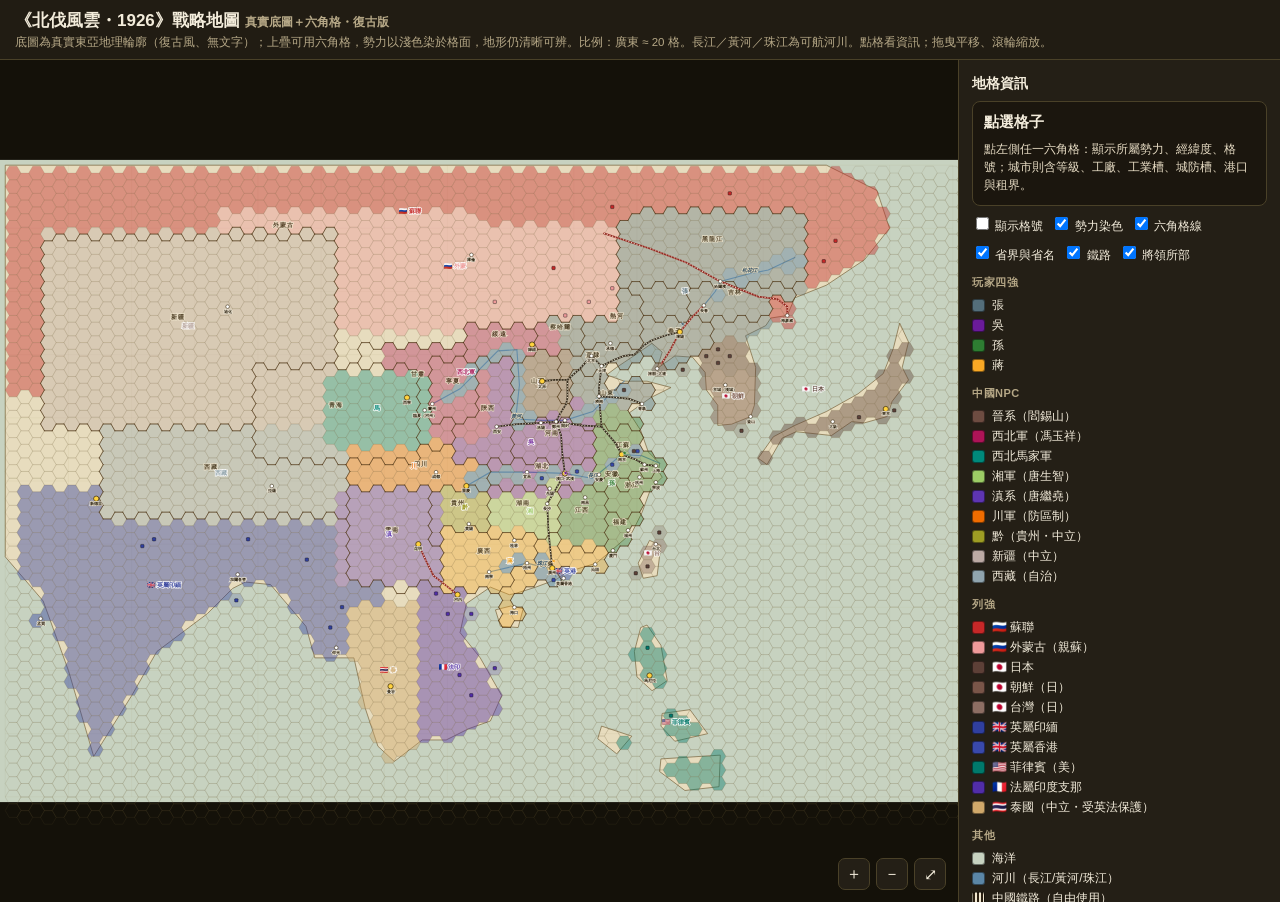
==== commit 8aa5121e: "Refine playtest map and card systems" ====
--- a/frontend/map_data.html
+++ b/frontend/map_data.html
@@ -90,8 +90,8 @@
 const MAPW=(145-LON0)*K, MAPH=(LAT0-5)*K;
 // ===== 勢力 =====
 const R={
- F:{n:'奉系（張作霖）',g:'玩家',c:'#546e7a'}, W:{n:'直系（吳佩孚）',g:'玩家',c:'#6a1b9a'},
- S:{n:'五省聯軍（孫傳芳）',g:'玩家',c:'#2e7d32'}, N:{n:'國民革命軍',g:'玩家',c:'#f9a825'},
+ F:{n:'張',g:'玩家',c:'#546e7a'}, W:{n:'吳',g:'玩家',c:'#6a1b9a'},
+ S:{n:'孫',g:'玩家',c:'#2e7d32'}, N:{n:'蔣',g:'玩家',c:'#f9a825'},
  Y:{n:'晉系（閻錫山）',g:'中國NPC',c:'#6d4c41'}, G:{n:'西北軍（馮玉祥）',g:'中國NPC',c:'#ad1457'},
  M:{n:'西北馬家軍',g:'中國NPC',c:'#00897b'}, H:{n:'湘軍（唐生智）',g:'中國NPC',c:'#9ccc65'},
  D:{n:'滇系（唐繼堯）',g:'中國NPC',c:'#5e35b1'}, C:{n:'川軍（防區制）',g:'中國NPC',c:'#ef6c00'},
@@ -103,7 +103,7 @@
  b:{n:'英屬香港',g:'列強',c:'#3949ab',flag:'🇬🇧'}, P:{n:'菲律賓（美）',g:'列強',c:'#00796b',flag:'🇺🇸'},
  I:{n:'法屬印度支那',g:'列強',c:'#512da8',flag:'🇫🇷'}, TH:{n:'泰國（中立・受英法保護）',g:'列強',c:'#d0a86a',flag:'🇹🇭'},
 };
-const SHORT={F:'奉',W:'直',S:'孫',N:'國民革命軍',Y:'晉',G:'西北軍',M:'馬',H:'湘',D:'滇',C:'川',Q:'黔',x:'新疆',t:'西藏',V:'蘇聯',O:'外蒙',J:'日本',K:'朝鮮',T:'台',B:'英屬印緬',b:'英港',P:'菲律賓',I:'法印',TH:'泰'};
+const SHORT={F:'張',W:'吳',S:'孫',N:'蔣',Y:'晉',G:'西北軍',M:'馬',H:'湘',D:'滇',C:'川',Q:'黔',x:'新疆',t:'西藏',V:'蘇聯',O:'外蒙',J:'日本',K:'朝鮮',T:'台',B:'英屬印緬',b:'英港',P:'菲律賓',I:'法印',TH:'泰'};
 // ===== 真實輪廓（lon,lat）=====
 const MAINLAND=[[70,55],[135,55],[139,53],[140,50],[138,47.5],[135,45.5],[132.5,44.5],[131.9,43.1],[130.6,42.9],[130.2,42.3],[128.6,41.5],[129.4,39],[129.3,36],[129,35.1],[127.5,34.5],[126.4,34.4],[126.4,36],[125.5,37.2],[125.4,38.6],[124.4,39.8],[123,39.9],[121.6,38.9],[122,40.2],[121.2,40.9],[120.9,40.7],[119.9,40.0],[119.0,39.4],[118.4,39],[117.6,38.4],[119,37.9],[120.8,37.9],[122.7,37.4],[121.1,36.6],[119.4,35.4],[120.3,34],[120.9,32.3],[121.8,31.4],[121.7,30.8],[122,30.3],[121.1,29.4],[120.4,27.5],[119.6,25.9],[118.1,24.6],[116.8,23.5],[114.5,22.8],[113.6,22.2],[112,21.6],[110.4,21.1],[109.9,21],[108.4,21.6],[106.5,20.3],[106,18],[107.6,16],[109.3,13],[108.4,11],[106.7,10.4],[104.9,9.5],[103,9.5],[100.8,7.8],[99.5,9],[98.5,12],[97.6,16],[94.5,16],[93.8,18.5],[91,21.8],[89,22],[88,21.5],[86,19.5],[82,16.5],[80,13],[77,8.2],[75,15],[73,20.5],[70,24]];
 const ISLANDS=[
